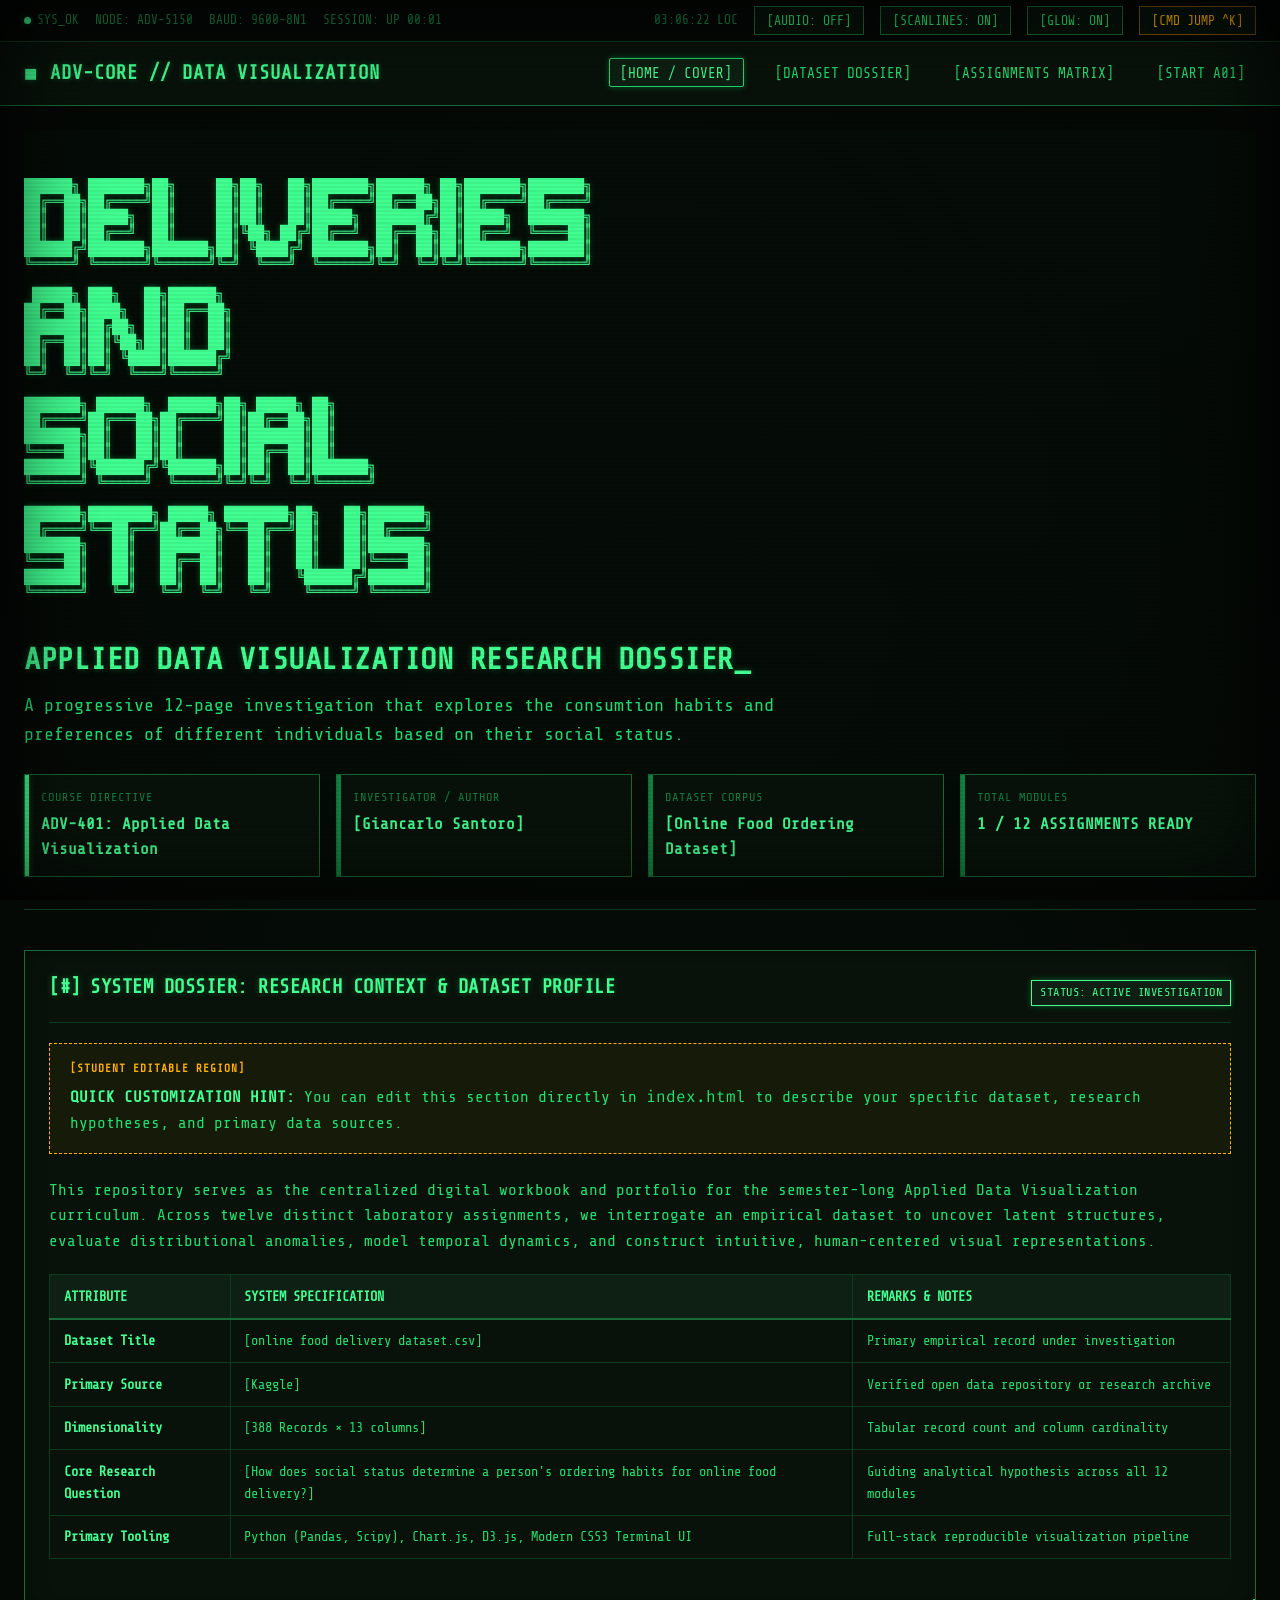
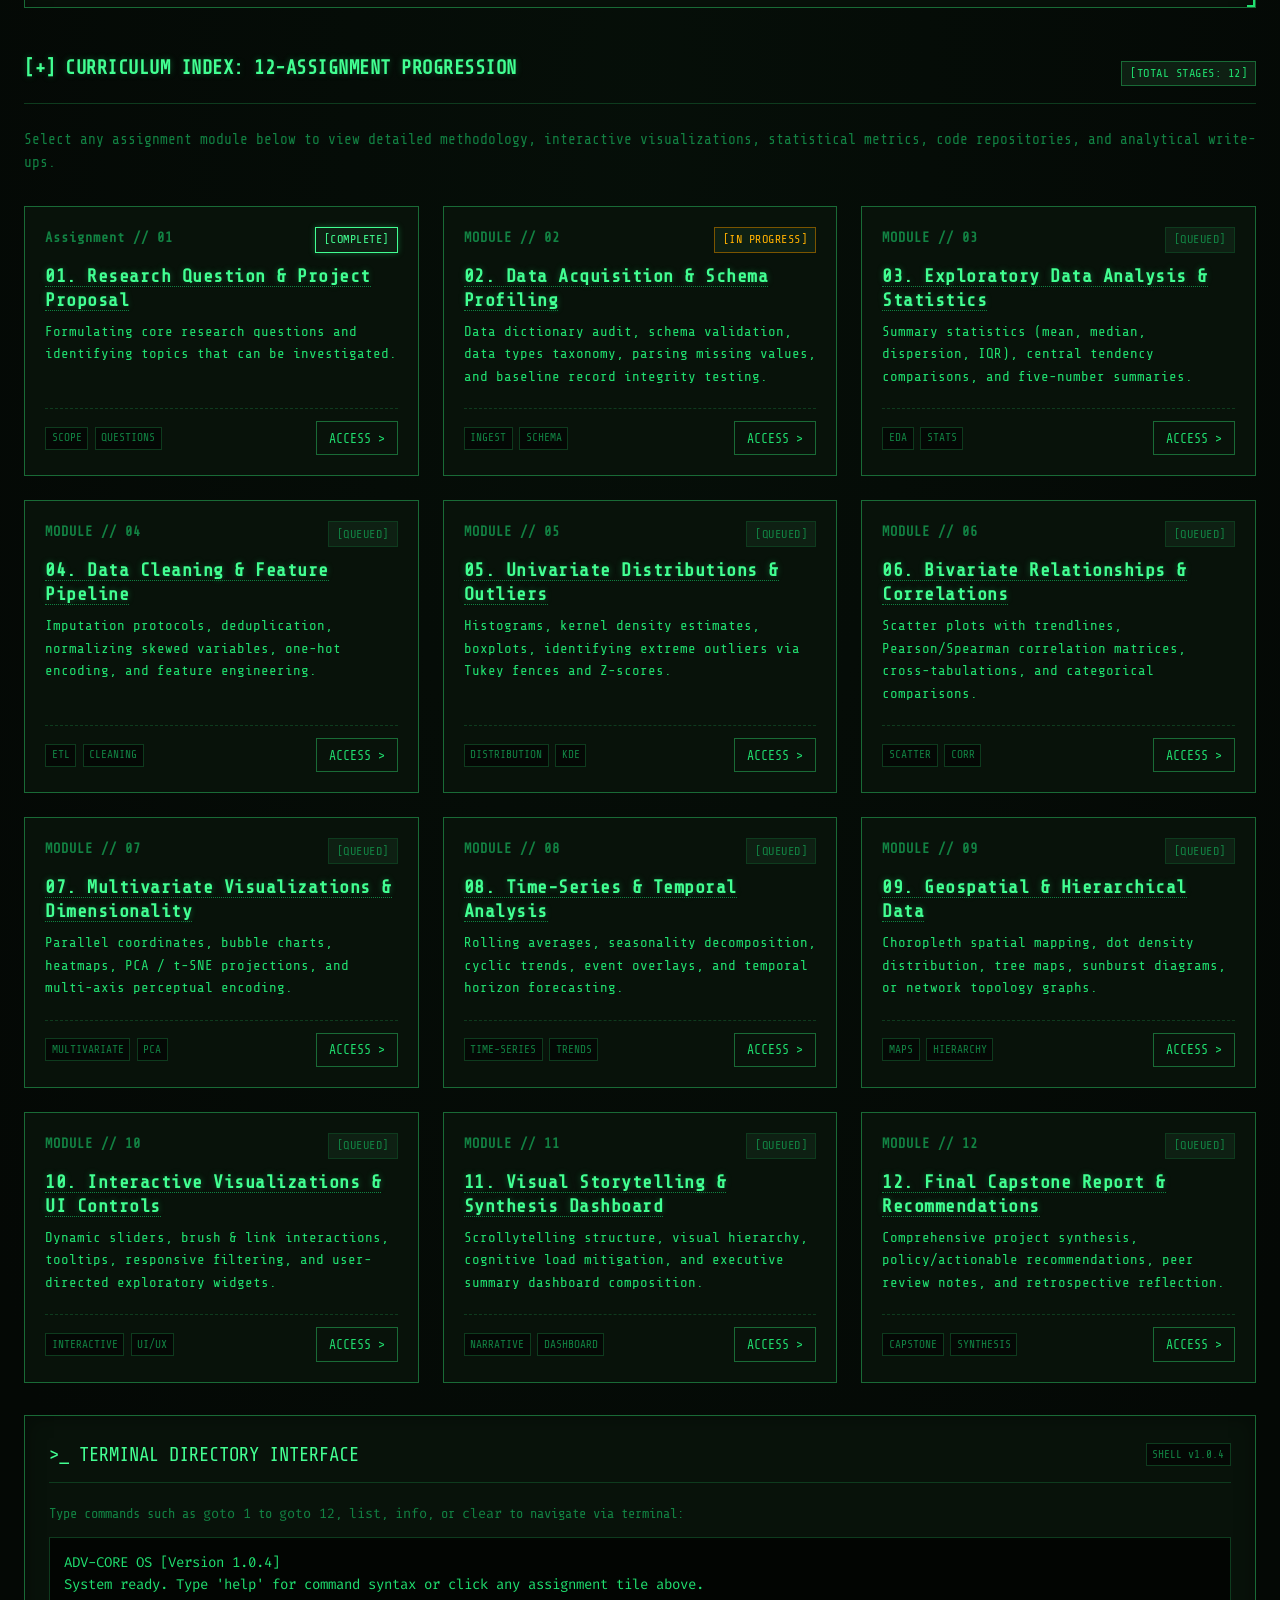
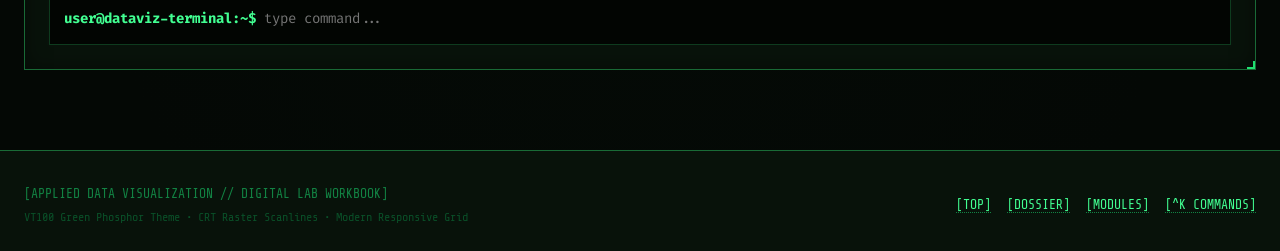
==== index.html @ 5b4af709 "first commit" ====
<!DOCTYPE html>
<html lang="en">
<head>
  <meta charset="UTF-8">
  <meta name="viewport" content="width=device-width, initial-scale=1.0">
  <title>Applied Data Visualization // Research Terminal</title>
  <link rel="stylesheet" href="assets/css/terminal.css">
</head>
<body>
  <!-- CRT Screen Scanline & Vignette Overlay -->
  <div class="crt-overlay"></div>

  <!-- Terminal Header & Status Bar -->
  <header class="terminal-header">
    <div class="system-status-bar">
      <div class="status-group">
        <span class="status-indicator"><span class="status-dot"></span>SYS_OK</span>
        <span>NODE: ADV-5150</span>
        <span>BAUD: 9600-8N1</span>
        <span>SESSION: <span id="terminal-uptime">UP 00:00</span></span>
      </div>
      <div class="status-group">
        <span id="terminal-clock">00:00:00 LOC</span>
        <button type="button" class="term-btn" id="btn-toggle-audio" title="Toggle retro key audio">[AUDIO: OFF]</button>
        <button type="button" class="term-btn" id="btn-toggle-scanlines" title="Toggle CRT scanline raster">[SCANLINES: ON]</button>
        <button type="button" class="term-btn" id="btn-toggle-glow" title="Toggle phosphor text bloom">[GLOW: ON]</button>
        <button type="button" class="term-btn amber" id="btn-open-cmd" title="Open Jump Menu">[CMD JUMP ^K]</button>
      </div>
    </div>

    <nav class="navbar container">
      <a href="index.html" class="brand">
        <span class="brand-icon">■</span>
        <span>ADV-CORE // DATA VISUALIZATION</span>
      </a>
      <ul class="nav-links">
        <li><a href="index.html" class="nav-link active">[HOME / COVER]</a></li>
        <li><a href="#dossier" class="nav-link">[DATASET DOSSIER]</a></li>
        <li><a href="#assignments" class="nav-link">[ASSIGNMENTS MATRIX]</a></li>
        <li><a href="assignments/assignment-01.html" class="nav-link">[START A01]</a></li>
      </ul>
    </nav>
  </header>

  <!-- Main Content Body -->
  <main class="container" style="flex: 1; padding-top: 1.5rem; padding-bottom: 3rem;">
    
    <!-- Hero Section with ASCII Art -->
    <section class="hero-section">
      <pre class="ascii-banner">
██████╗ ███████╗██╗     ██╗██╗   ██╗███████╗██████╗ ██╗███████╗███████╗
██╔══██╗██╔════╝██║     ██║██║   ██║██╔════╝██╔══██╗██║██╔════╝██╔════╝
██║  ██║█████╗  ██║     ██║██║   ██║█████╗  ██████╔╝██║█████╗  ███████╗
██║  ██║██╔══╝  ██║     ██║╚██╗ ██╔╝██╔══╝  ██╔══██╗██║██╔══╝  ╚════██║
██████╔╝███████╗███████╗██║ ╚████╔╝ ███████╗██║  ██║██║███████╗███████║
╚═════╝ ╚══════╝╚══════╝╚═╝  ╚═══╝  ╚══════╝╚═╝  ╚═╝╚═╝╚══════╝╚══════╝

 █████╗ ███╗   ██╗██████╗
██╔══██╗████╗  ██║██╔══██╗
███████║██╔██╗ ██║██║  ██║
██╔══██║██║╚██╗██║██║  ██║
██║  ██║██║ ╚████║██████╔╝
╚═╝  ╚═╝╚═╝  ╚═══╝╚═════╝

███████╗ ██████╗  ██████╗██╗ █████╗ ██╗
██╔════╝██╔═══██╗██╔════╝██║██╔══██╗██║
███████╗██║   ██║██║     ██║███████║██║
╚════██║██║   ██║██║     ██║██╔══██║██║
███████║╚██████╔╝╚██████╗██║██║  ██║███████╗
╚══════╝ ╚═════╝  ╚═════╝╚═╝╚═╝  ╚═╝╚══════╝

███████╗████████╗ █████╗ ████████╗██╗   ██╗███████╗
██╔════╝╚══██╔══╝██╔══██╗╚══██╔══╝██║   ██║██╔════╝
███████╗   ██║   ███████║   ██║   ██║   ██║███████╗
╚════██║   ██║   ██╔══██║   ██║   ██║   ██║╚════██║
███████║   ██║   ██║  ██║   ██║   ╚██████╔╝███████║
╚══════╝   ╚═╝   ╚═╝  ╚═╝   ╚═╝    ╚═════╝ ╚══════╝
      </pre>

      <h1 style="margin-top: 0.5rem;">APPLIED DATA VISUALIZATION RESEARCH DOSSIER<span class="cursor-blink">_</span></h1>
      <p class="hero-subtitle">
        A progressive 12-page investigation that explores the consumtion habits and preferences of different individuals
        based on their social status.
      </p>

      <!-- Project Metadata Grid -->
      <div class="hero-meta-panel">
        <div class="meta-box highlight">
          <div class="meta-label">COURSE DIRECTIVE</div>
          <div class="meta-value">ADV-401: Applied Data Visualization</div>
        </div>
        <div class="meta-box">
          <div class="meta-label">INVESTIGATOR / AUTHOR</div>
          <div class="meta-value">[Giancarlo Santoro]</div>
        </div>
        <div class="meta-box">
          <div class="meta-label">DATASET CORPUS</div>
          <div class="meta-value">[Online Food Ordering Dataset]</div>
        </div>
        <div class="meta-box">
          <div class="meta-label">TOTAL MODULES</div>
          <div class="meta-value">1 / 12 ASSIGNMENTS READY</div>
        </div>
      </div>
    </section>

    <!-- Dataset Dossier & Research Scope Card -->
    <section id="dossier" style="margin-top: 2.5rem;">
      <div class="terminal-card">
        <div class="card-header">
          <h2 class="card-title">
            <span>[#]</span>
            <span>SYSTEM DOSSIER: RESEARCH CONTEXT &amp; DATASET PROFILE</span>
          </h2>
          <span class="card-badge complete">STATUS: ACTIVE INVESTIGATION</span>
        </div>

        <div class="edit-prompt-callout">
          <strong>QUICK CUSTOMIZATION HINT:</strong> You can edit this section directly in <code>index.html</code> to describe your specific dataset, research hypotheses, and primary data sources.
        </div>

        <p>
          This repository serves as the centralized digital workbook and portfolio for the semester-long Applied Data Visualization curriculum. 
          Across twelve distinct laboratory assignments, we interrogate an empirical dataset to uncover latent structures, evaluate distributional anomalies, 
          model temporal dynamics, and construct intuitive, human-centered visual representations.
        </p>

        <div class="table-responsive" style="margin-top: 1.25rem;">
          <table class="terminal-table">
            <thead>
              <tr>
                <th>ATTRIBUTE</th>
                <th>SYSTEM SPECIFICATION</th>
                <th>REMARKS &amp; NOTES</th>
              </tr>
            </thead>
            <tbody>
              <tr>
                <td><strong>Dataset Title</strong></td>
                <td>[online food delivery dataset.csv]</td>
                <td>Primary empirical record under investigation</td>
              </tr>
              <tr>
                <td><strong>Primary Source</strong></td>
                <td>[Kaggle]</td>
                <td>Verified open data repository or research archive</td>
              </tr>
              <tr>
                <td><strong>Dimensionality</strong></td>
                <td>[388 Records × 13 columns]</td>
                <td>Tabular record count and column cardinality</td>
              </tr>
              <tr>
                <td><strong>Core Research Question</strong></td>
                <td>[How does social status determine a person's ordering habits for online food delivery?]</td>
                <td>Guiding analytical hypothesis across all 12 modules</td>
              </tr>
              <tr>
                <td><strong>Primary Tooling</strong></td>
                <td>Python (Pandas, Scipy), Chart.js, D3.js, Modern CSS3 Terminal UI</td>
                <td>Full-stack reproducible visualization pipeline</td>
              </tr>
            </tbody>
          </table>
        </div>
      </div>
    </section>

    <!-- 12-Assignment Terminal Index Grid -->
    <section id="assignments" style="margin-top: 3rem;">
      <div class="card-header" style="margin-bottom: 1.5rem;">
        <h2 class="card-title">
          <span>[+]</span>
          <span>CURRICULUM INDEX: 12-ASSIGNMENT PROGRESSION</span>
        </h2>
        <span class="card-badge">[TOTAL STAGES: 12]</span>
      </div>

      <p style="color: var(--text-muted); font-size: 0.9rem; margin-bottom: 1.5rem;">
        Select any assignment module below to view detailed methodology, interactive visualizations, statistical metrics, code repositories, and analytical write-ups.
      </p>

      <div class="assignment-grid">

        <!-- Assignment 01 -->
        <article class="assignment-tile">
          <div class="tile-top">
            <span class="tile-index">Assignment // 01</span>
            <span class="card-badge complete">[COMPLETE]</span>
          </div>
          <h3 class="tile-title"><a href="assignments/assignment-01.html">01. Research Question &amp; Project Proposal</a></h3>
          <p class="tile-desc">
            Formulating core research questions and identifying topics that can be investigated.
          </p>
          <div class="tile-footer">
            <div class="tile-tags">
              <span class="tag">SCOPE</span>
              <span class="tag">QUESTIONS</span>
            </div>
            <a href="assignments/assignment-01.html" class="term-btn">ACCESS &gt;</a>
          </div>
        </article>

        <!-- Assignment 02 -->
        <article class="assignment-tile">
          <div class="tile-top">
            <span class="tile-index">MODULE // 02</span>
            <span class="card-badge wip">[IN PROGRESS]</span>
          </div>
          <h3 class="tile-title"><a href="assignments/assignment-02.html">02. Data Acquisition &amp; Schema Profiling</a></h3>
          <p class="tile-desc">
            Data dictionary audit, schema validation, data types taxonomy, parsing missing values, and baseline record integrity testing.
          </p>
          <div class="tile-footer">
            <div class="tile-tags">
              <span class="tag">INGEST</span>
              <span class="tag">SCHEMA</span>
            </div>
            <a href="assignments/assignment-02.html" class="term-btn">ACCESS &gt;</a>
          </div>
        </article>

        <!-- Assignment 03 -->
        <article class="assignment-tile">
          <div class="tile-top">
            <span class="tile-index">MODULE // 03</span>
           <span class="card-badge pending">[QUEUED]</span>
          </div>
          <h3 class="tile-title"><a href="assignments/assignment-03.html">03. Exploratory Data Analysis &amp; Statistics</a></h3>
          <p class="tile-desc">
            Summary statistics (mean, median, dispersion, IQR), central tendency comparisons, and five-number summaries.
          </p>
          <div class="tile-footer">
            <div class="tile-tags">
              <span class="tag">EDA</span>
              <span class="tag">STATS</span>
            </div>
            <a href="assignments/assignment-03.html" class="term-btn">ACCESS &gt;</a>
          </div>
        </article>

        <!-- Assignment 04 -->
        <article class="assignment-tile">
          <div class="tile-top">
            <span class="tile-index">MODULE // 04</span>
            <span class="card-badge pending">[QUEUED]</span>
          </div>
          <h3 class="tile-title"><a href="assignments/assignment-04.html">04. Data Cleaning &amp; Feature Pipeline</a></h3>
          <p class="tile-desc">
            Imputation protocols, deduplication, normalizing skewed variables, one-hot encoding, and feature engineering.
          </p>
          <div class="tile-footer">
            <div class="tile-tags">
              <span class="tag">ETL</span>
              <span class="tag">CLEANING</span>
            </div>
            <a href="assignments/assignment-04.html" class="term-btn">ACCESS &gt;</a>
          </div>
        </article>

        <!-- Assignment 05 -->
        <article class="assignment-tile">
          <div class="tile-top">
            <span class="tile-index">MODULE // 05</span>
            <span class="card-badge pending">[QUEUED]</span>
          </div>
          <h3 class="tile-title"><a href="assignments/assignment-05.html">05. Univariate Distributions &amp; Outliers</a></h3>
          <p class="tile-desc">
            Histograms, kernel density estimates, boxplots, identifying extreme outliers via Tukey fences and Z-scores.
          </p>
          <div class="tile-footer">
            <div class="tile-tags">
              <span class="tag">DISTRIBUTION</span>
              <span class="tag">KDE</span>
            </div>
            <a href="assignments/assignment-05.html" class="term-btn">ACCESS &gt;</a>
          </div>
        </article>

        <!-- Assignment 06 -->
        <article class="assignment-tile">
          <div class="tile-top">
            <span class="tile-index">MODULE // 06</span>
            <span class="card-badge pending">[QUEUED]</span>
          </div>
          <h3 class="tile-title"><a href="assignments/assignment-06.html">06. Bivariate Relationships &amp; Correlations</a></h3>
          <p class="tile-desc">
            Scatter plots with trendlines, Pearson/Spearman correlation matrices, cross-tabulations, and categorical comparisons.
          </p>
          <div class="tile-footer">
            <div class="tile-tags">
              <span class="tag">SCATTER</span>
              <span class="tag">CORR</span>
            </div>
            <a href="assignments/assignment-06.html" class="term-btn">ACCESS &gt;</a>
          </div>
        </article>

        <!-- Assignment 07 -->
        <article class="assignment-tile">
          <div class="tile-top">
            <span class="tile-index">MODULE // 07</span>
            <span class="card-badge pending">[QUEUED]</span>
          </div>
          <h3 class="tile-title"><a href="assignments/assignment-07.html">07. Multivariate Visualizations &amp; Dimensionality</a></h3>
          <p class="tile-desc">
            Parallel coordinates, bubble charts, heatmaps, PCA / t-SNE projections, and multi-axis perceptual encoding.
          </p>
          <div class="tile-footer">
            <div class="tile-tags">
              <span class="tag">MULTIVARIATE</span>
              <span class="tag">PCA</span>
            </div>
            <a href="assignments/assignment-07.html" class="term-btn">ACCESS &gt;</a>
          </div>
        </article>

        <!-- Assignment 08 -->
        <article class="assignment-tile">
          <div class="tile-top">
            <span class="tile-index">MODULE // 08</span>
            <span class="card-badge pending">[QUEUED]</span>
          </div>
          <h3 class="tile-title"><a href="assignments/assignment-08.html">08. Time-Series &amp; Temporal Analysis</a></h3>
          <p class="tile-desc">
            Rolling averages, seasonality decomposition, cyclic trends, event overlays, and temporal horizon forecasting.
          </p>
          <div class="tile-footer">
            <div class="tile-tags">
              <span class="tag">TIME-SERIES</span>
              <span class="tag">TRENDS</span>
            </div>
            <a href="assignments/assignment-08.html" class="term-btn">ACCESS &gt;</a>
          </div>
        </article>

        <!-- Assignment 09 -->
        <article class="assignment-tile">
          <div class="tile-top">
            <span class="tile-index">MODULE // 09</span>
            <span class="card-badge pending">[QUEUED]</span>
          </div>
          <h3 class="tile-title"><a href="assignments/assignment-09.html">09. Geospatial &amp; Hierarchical Data</a></h3>
          <p class="tile-desc">
            Choropleth spatial mapping, dot density distribution, tree maps, sunburst diagrams, or network topology graphs.
          </p>
          <div class="tile-footer">
            <div class="tile-tags">
              <span class="tag">MAPS</span>
              <span class="tag">HIERARCHY</span>
            </div>
            <a href="assignments/assignment-09.html" class="term-btn">ACCESS &gt;</a>
          </div>
        </article>

        <!-- Assignment 10 -->
        <article class="assignment-tile">
          <div class="tile-top">
            <span class="tile-index">MODULE // 10</span>
            <span class="card-badge pending">[QUEUED]</span>
          </div>
          <h3 class="tile-title"><a href="assignments/assignment-10.html">10. Interactive Visualizations &amp; UI Controls</a></h3>
          <p class="tile-desc">
            Dynamic sliders, brush &amp; link interactions, tooltips, responsive filtering, and user-directed exploratory widgets.
          </p>
          <div class="tile-footer">
            <div class="tile-tags">
              <span class="tag">INTERACTIVE</span>
              <span class="tag">UI/UX</span>
            </div>
            <a href="assignments/assignment-10.html" class="term-btn">ACCESS &gt;</a>
          </div>
        </article>

        <!-- Assignment 11 -->
        <article class="assignment-tile">
          <div class="tile-top">
            <span class="tile-index">MODULE // 11</span>
            <span class="card-badge pending">[QUEUED]</span>
          </div>
          <h3 class="tile-title"><a href="assignments/assignment-11.html">11. Visual Storytelling &amp; Synthesis Dashboard</a></h3>
          <p class="tile-desc">
            Scrollytelling structure, visual hierarchy, cognitive load mitigation, and executive summary dashboard composition.
          </p>
          <div class="tile-footer">
            <div class="tile-tags">
              <span class="tag">NARRATIVE</span>
              <span class="tag">DASHBOARD</span>
            </div>
            <a href="assignments/assignment-11.html" class="term-btn">ACCESS &gt;</a>
          </div>
        </article>

        <!-- Assignment 12 -->
        <article class="assignment-tile">
          <div class="tile-top">
            <span class="tile-index">MODULE // 12</span>
            <span class="card-badge pending">[QUEUED]</span>
          </div>
          <h3 class="tile-title"><a href="assignments/assignment-12.html">12. Final Capstone Report &amp; Recommendations</a></h3>
          <p class="tile-desc">
            Comprehensive project synthesis, policy/actionable recommendations, peer review notes, and retrospective reflection.
          </p>
          <div class="tile-footer">
            <div class="tile-tags">
              <span class="tag">CAPSTONE</span>
              <span class="tag">SYNTHESIS</span>
            </div>
            <a href="assignments/assignment-12.html" class="term-btn">ACCESS &gt;</a>
          </div>
        </article>

      </div>
    </section>

    <!-- Embedded Interactive CLI Console Simulation -->
    <section style="margin-top: 2rem;">
      <div class="terminal-card">
        <div class="card-header">
          <span class="card-title"><span>&gt;_</span> TERMINAL DIRECTORY INTERFACE</span>
          <span class="tag">SHELL v1.0.4</span>
        </div>
        <p style="font-size: 0.85rem; color: var(--text-muted); margin-bottom: 0.75rem;">
          Type commands such as <code>goto 1</code> to <code>goto 12</code>, <code>list</code>, <code>info</code>, or <code>clear</code> to navigate via terminal:
        </p>
        <div style="background: #020502; border: 1px solid var(--border-dim); padding: 0.85rem; font-family: var(--font-code); font-size: 0.88rem;">
          <div id="cli-output" style="color: var(--text-main); margin-bottom: 0.5rem; min-height: 48px; max-height: 120px; overflow-y: auto;">
            ADV-CORE OS [Version 1.0.4]<br>
            System ready. Type 'help' for command syntax or click any assignment tile above.
          </div>
          <div style="display: flex; align-items: center; gap: 0.5rem;">
            <span style="color: var(--text-bright); font-weight: bold;">user@dataviz-terminal:~$</span>
            <input type="text" id="cli-input" style="flex: 1; background: transparent; border: none; outline: none; color: var(--text-bright); font-family: var(--font-code); font-size: 0.88rem;" placeholder="type command..." />
          </div>
        </div>
      </div>
    </section>

  </main>

  <!-- Terminal Footer -->
  <footer class="terminal-footer">
    <div class="container footer-content">
      <div>
        <span>[APPLIED DATA VISUALIZATION // DIGITAL LAB WORKBOOK]</span>
        <div style="font-size: 0.75rem; color: var(--text-dim); margin-top: 0.25rem;">
          VT100 Green Phosphor Theme • CRT Raster Scanlines • Modern Responsive Grid
        </div>
      </div>
      <ul class="footer-links">
        <li><a href="index.html">[TOP]</a></li>
        <li><a href="#dossier">[DOSSIER]</a></li>
        <li><a href="#assignments">[MODULES]</a></li>
        <li><a href="javascript:void(0)" onclick="RetroTerminal.openCommandPalette()">[^K COMMANDS]</a></li>
      </ul>
    </div>
  </footer>

  <!-- Scripts -->
  <script src="assets/js/terminal.js"></script>
  <script>
    // Embedded mini-CLI logic for the home terminal widget
    document.addEventListener('DOMContentLoaded', () => {
      const cliInput = document.getElementById('cli-input');
      const cliOutput = document.getElementById('cli-output');
      if (!cliInput || !cliOutput) return;

      cliInput.addEventListener('keydown', (e) => {
        if (e.key === 'Enter') {
          const val = cliInput.value.trim();
          cliInput.value = '';
          if (!val) return;

          const line = document.createElement('div');
          line.innerHTML = `<span style="color: var(--text-muted);">&gt; ${val}</span>`;
          cliOutput.appendChild(line);

          const parts = val.toLowerCase().split(' ');
          const cmd = parts[0];
          const arg = parts[1];

          let reply = '';
          if (cmd === 'help') {
            reply = 'Available commands: list, goto &lt;1-12&gt;, info, clear, audio, scanlines';
          } else if (cmd === 'list') {
            reply = 'Assignments: A01 through A12 are available in the matrix above.';
          } else if (cmd === 'clear') {
            cliOutput.innerHTML = '';
            return;
          } else if (cmd === 'goto' || cmd === 'open') {
            const num = parseInt(arg, 10);
            if (num >= 1 && num <= 12) {
              const pad = String(num).padStart(2, '0');
              reply = `Navigating to Assignment ${pad}...`;
              setTimeout(() => {
                window.location.href = `assignments/assignment-${pad}.html`;
              }, 400);
            } else {
              reply = 'Error: Specify a valid assignment number between 1 and 12.';
            }
          } else if (cmd === 'info') {
            reply = 'Applied Data Visualization Research Platform // 12 Milestone Units.';
          } else {
            reply = `Command not recognized: "${cmd}". Type 'help' for options.`;
          }

          const respDiv = document.createElement('div');
          respDiv.style.color = 'var(--text-bright)';
          respDiv.innerHTML = reply;
          cliOutput.appendChild(respDiv);
          cliOutput.scrollTop = cliOutput.scrollHeight;
        }
      });
    });
  </script>
</body>
</html>
---- assets/css/terminal.css ----
/* ==========================================================================
   RETRO TERMINAL STYLESHEET (VT100 / IBM 5151 Green Phosphor Aesthetic)
   Applied Data Visualization Course Web Platform
   ========================================================================== */

@import url('https://fonts.googleapis.com/css2?family=Share+Tech+Mono&family=VT323&family=Fira+Code:wght@400;600&display=swap');

:root {
  --bg-primary: #040805;
  --bg-surface: #08120a;
  --bg-surface-elevated: #0e2013;
  --bg-surface-highlight: #14301d;

  --text-main: #20e070;
  --text-bright: #42ff92;
  --text-muted: #128243;
  --text-dim: #0a4f28;

  --border-dim: #0e3b1e;
  --border-main: #196a36;
  --border-bright: #20e070;

  --accent-amber: #ffb000;
  --accent-amber-dim: #7a5400;
  --accent-cyan: #00e5ff;
  --accent-alert: #ff3344;

  --font-mono: 'Share Tech Mono', 'Consolas', 'Courier New', monospace;
  --font-crt: 'VT323', monospace;
  --font-code: 'Fira Code', 'Share Tech Mono', monospace;

  --glow-soft: 0 0 6px rgba(32, 224, 112, 0.35);
  --glow-medium: 0 0 12px rgba(32, 224, 112, 0.55);
  --glow-sharp: 0 0 16px rgba(66, 255, 146, 0.85);

  --scanline-opacity: 0.15;
  --crt-curvature: 0px;
}

/* Light / Reading Mode overrides if toggled */
body.mode-high-contrast {
  --bg-primary: #020402;
  --bg-surface: #050e07;
  --text-main: #33ff88;
  --glow-soft: none;
  --glow-medium: none;
  --scanline-opacity: 0;
}

body.scanlines-off .crt-overlay {
  display: none !important;
}

/* Box sizing and reset */
*, *::before, *::after {
  box-sizing: border-box;
  margin: 0;
  padding: 0;
}

html {
  font-size: 16px;
  scroll-behavior: smooth;
  background-color: var(--bg-primary);
  color: var(--text-main);
  font-family: var(--font-mono);
}

body {
  min-height: 100vh;
  background-color: var(--bg-primary);
  background-image: 
    radial-gradient(ellipse at center, rgba(8, 24, 13, 0.4) 0%, rgba(4, 8, 5, 0.95) 85%);
  line-height: 1.6;
  position: relative;
  overflow-x: hidden;
  display: flex;
  flex-direction: column;
}

/* Custom Scrollbar */
::-webkit-scrollbar {
  width: 10px;
  height: 10px;
}
::-webkit-scrollbar-track {
  background: var(--bg-primary);
  border-left: 1px solid var(--border-dim);
}
::-webkit-scrollbar-thumb {
  background: var(--border-main);
  border: 1px solid var(--text-muted);
}
::-webkit-scrollbar-thumb:hover {
  background: var(--text-main);
  box-shadow: var(--glow-soft);
}

/* CRT Screen Overlays */
.crt-overlay {
  pointer-events: none;
  position: fixed;
  top: 0;
  left: 0;
  width: 100vw;
  height: 100vh;
  z-index: 9999;
  overflow: hidden;
}

/* Scanlines pattern */
.crt-overlay::before {
  content: " ";
  display: block;
  position: absolute;
  top: 0; left: 0; bottom: 0; right: 0;
  background: linear-gradient(rgba(18, 16, 16, 0) 50%, rgba(0, 0, 0, 0.35) 50%);
  background-size: 100% 4px;
  z-index: 2;
  opacity: var(--scanline-opacity);
}

/* Vignette / Tube curve shadow */
.crt-overlay::after {
  content: " ";
  display: block;
  position: absolute;
  top: 0; left: 0; bottom: 0; right: 0;
  box-shadow: inset 0 0 100px rgba(0, 0, 0, 0.85);
  z-index: 3;
}

/* Typography & Glows */
h1, h2, h3, h4, h5, h6 {
  font-family: var(--font-mono);
  font-weight: 600;
  color: var(--text-bright);
  text-shadow: var(--glow-soft);
  letter-spacing: 0.5px;
  line-height: 1.3;
}

h1 { font-size: 1.9rem; margin-bottom: 0.75rem; }
h2 { font-size: 1.5rem; margin-bottom: 0.6rem; }
h3 { font-size: 1.25rem; margin-bottom: 0.5rem; }
h4 { font-size: 1.05rem; }

p {
  margin-bottom: 1rem;
  color: var(--text-main);
}

a {
  color: var(--text-bright);
  text-decoration: none;
  transition: all 0.15s ease-in-out;
  border-bottom: 1px dotted var(--text-muted);
}

a:hover, a:focus {
  color: #ffffff;
  border-bottom-color: var(--text-bright);
  text-shadow: var(--glow-sharp);
  background-color: rgba(32, 224, 112, 0.15);
}

strong {
  color: var(--text-bright);
  font-weight: 600;
}

code, pre {
  font-family: var(--font-code);
}

/* Blinking Cursor */
.cursor-blink {
  display: inline-block;
  animation: blink 1s step-start infinite;
  color: var(--text-bright);
  font-weight: bold;
}

@keyframes blink {
  0%, 100% { opacity: 1; }
  50% { opacity: 0; }
}

/* Container */
.container {
  max-width: 1280px;
  margin: 0 auto;
  padding: 0 1.5rem;
  width: 100%;
}

/* ==========================================================================
   HEADER & TOP STATUS BAR
   ========================================================================== */
.terminal-header {
  border-bottom: 1px solid var(--border-main);
  background: var(--bg-surface);
  position: sticky;
  top: 0;
  z-index: 100;
  backdrop-filter: blur(8px);
}

.system-status-bar {
  display: flex;
  justify-content: space-between;
  align-items: center;
  flex-wrap: wrap;
  gap: 0.75rem;
  padding: 0.4rem 1.5rem;
  font-size: 0.8rem;
  border-bottom: 1px solid var(--border-dim);
  background-color: var(--bg-primary);
  color: var(--text-muted);
}

.status-group {
  display: flex;
  align-items: center;
  gap: 1rem;
  flex-wrap: wrap;
}

.status-indicator {
  display: inline-flex;
  align-items: center;
  gap: 0.4rem;
}

.status-dot {
  width: 7px;
  height: 7px;
  border-radius: 50%;
  background-color: var(--text-bright);
  box-shadow: var(--glow-soft);
  animation: pulseDot 2s ease-in-out infinite;
}

.status-dot.amber {
  background-color: var(--accent-amber);
  box-shadow: 0 0 6px rgba(255, 176, 0, 0.6);
}

@keyframes pulseDot {
  0%, 100% { opacity: 1; transform: scale(1); }
  50% { opacity: 0.4; transform: scale(0.85); }
}

.navbar {
  display: flex;
  justify-content: space-between;
  align-items: center;
  padding: 0.85rem 1.5rem;
  gap: 1.5rem;
}

.brand {
  display: flex;
  align-items: center;
  gap: 0.75rem;
  font-size: 1.2rem;
  font-weight: 700;
  color: var(--text-bright);
  text-shadow: var(--glow-soft);
  letter-spacing: 1px;
  border-bottom: none;
}

.brand:hover {
  background: transparent;
  text-shadow: var(--glow-sharp);
}

.brand-icon {
  font-size: 1.4rem;
  color: var(--text-bright);
}

.nav-links {
  display: flex;
  align-items: center;
  gap: 1.25rem;
  list-style: none;
}

.nav-link {
  font-size: 0.9rem;
  padding: 0.35rem 0.65rem;
  border: 1px solid transparent;
  border-radius: 2px;
  color: var(--text-main);
  transition: all 0.2s;
}

.nav-link:hover, .nav-link.active {
  border-color: var(--border-bright);
  background: var(--bg-surface-elevated);
  color: var(--text-bright);
  box-shadow: var(--glow-soft);
}

.nav-controls {
  display: flex;
  align-items: center;
  gap: 0.5rem;
}

/* Terminal Buttons */
.term-btn {
  background: var(--bg-surface);
  color: var(--text-main);
  font-family: var(--font-mono);
  font-size: 0.82rem;
  padding: 0.35rem 0.75rem;
  border: 1px solid var(--border-main);
  cursor: pointer;
  display: inline-flex;
  align-items: center;
  gap: 0.4rem;
  transition: all 0.15s ease;
  user-select: none;
}

.term-btn:hover {
  background: var(--bg-surface-elevated);
  border-color: var(--border-bright);
  color: var(--text-bright);
  box-shadow: var(--glow-soft);
  transform: translateY(-1px);
}

.term-btn:active {
  transform: translateY(0);
  background: var(--bg-surface-highlight);
}

.term-btn.amber {
  color: var(--accent-amber);
  border-color: var(--accent-amber-dim);
}
.term-btn.amber:hover {
  border-color: var(--accent-amber);
  box-shadow: 0 0 8px rgba(255, 176, 0, 0.4);
}

.term-btn.primary {
  background: var(--bg-surface-elevated);
  border-color: var(--border-bright);
  color: var(--text-bright);
  font-weight: 600;
}

/* ==========================================================================
   RETRO ASCII HERO & BANNER
   ========================================================================== */
.hero-section {
  padding: 3rem 0 2rem;
  border-bottom: 1px solid var(--border-dim);
  background: linear-gradient(180deg, rgba(8, 20, 11, 0.3) 0%, transparent 100%);
}

.ascii-banner {
  font-family: var(--font-code);
  font-size: clamp(0.45rem, 1.2vw, 0.85rem);
  line-height: 1.15;
  color: var(--text-bright);
  text-shadow: var(--glow-soft);
  white-space: pre;
  overflow-x: auto;
  margin-bottom: 1.5rem;
  user-select: none;
}

.hero-subtitle {
  font-size: 1.15rem;
  color: var(--text-main);
  max-width: 800px;
  margin-bottom: 1.5rem;
}

.hero-meta-panel {
  display: grid;
  grid-template-columns: repeat(auto-fit, minmax(220px, 1fr));
  gap: 1rem;
  margin-top: 1.5rem;
}

.meta-box {
  background: var(--bg-surface);
  border: 1px solid var(--border-main);
  padding: 0.85rem 1rem;
  position: relative;
}

.meta-box::before {
  content: "";
  position: absolute;
  top: 0; left: 0;
  width: 4px; height: 100%;
  background: var(--text-muted);
}

.meta-box.highlight::before {
  background: var(--text-bright);
  box-shadow: var(--glow-soft);
}

.meta-label {
  font-size: 0.75rem;
  text-transform: uppercase;
  letter-spacing: 1px;
  color: var(--text-muted);
  margin-bottom: 0.25rem;
}

.meta-value {
  font-size: 1rem;
  color: var(--text-bright);
  font-weight: 600;
}

/* ==========================================================================
   TERMINAL CARDS & PANELS
   ========================================================================== */
.terminal-card {
  background: var(--bg-surface);
  border: 1px solid var(--border-main);
  padding: 1.5rem;
  margin-bottom: 2rem;
  position: relative;
  box-shadow: inset 0 0 20px rgba(0, 0, 0, 0.4);
}

.terminal-card::after {
  content: "";
  position: absolute;
  bottom: 0; right: 0;
  width: 8px; height: 8px;
  border-right: 2px solid var(--border-bright);
  border-bottom: 2px solid var(--border-bright);
}

.card-header {
  display: flex;
  justify-content: space-between;
  align-items: center;
  border-bottom: 1px solid var(--border-dim);
  padding-bottom: 0.75rem;
  margin-bottom: 1.25rem;
  flex-wrap: wrap;
  gap: 0.5rem;
}

.card-title {
  display: flex;
  align-items: center;
  gap: 0.6rem;
  font-size: 1.2rem;
  color: var(--text-bright);
}

.card-badge {
  font-size: 0.75rem;
  padding: 0.15rem 0.5rem;
  border: 1px solid var(--border-main);
  background: var(--bg-surface-elevated);
  color: var(--text-main);
  letter-spacing: 0.5px;
}

.card-badge.complete {
  color: var(--text-bright);
  border-color: var(--text-bright);
  box-shadow: var(--glow-soft);
}

.card-badge.wip {
  color: var(--accent-amber);
  border-color: var(--accent-amber-dim);
}

.card-badge.pending {
  color: var(--text-muted);
  border-color: var(--border-dim);
}

/* ==========================================================================
   ASSIGNMENTS GRID (HOMEPAGE)
   ========================================================================== */
.assignment-grid {
  display: grid;
  grid-template-columns: repeat(auto-fill, minmax(360px, 1fr));
  gap: 1.5rem;
  margin: 2rem 0;
}

.assignment-tile {
  background: var(--bg-surface);
  border: 1px solid var(--border-main);
  padding: 1.25rem;
  display: flex;
  flex-direction: column;
  justify-content: space-between;
  position: relative;
  transition: all 0.2s ease;
  border-bottom: 1px solid var(--border-main);
}

.assignment-tile:hover {
  background: var(--bg-surface-elevated);
  border-color: var(--border-bright);
  box-shadow: var(--glow-soft);
  transform: translateY(-2px);
}

.tile-top {
  display: flex;
  justify-content: space-between;
  align-items: flex-start;
  margin-bottom: 0.75rem;
}

.tile-index {
  font-size: 0.85rem;
  color: var(--text-muted);
  font-weight: 600;
  letter-spacing: 1px;
}

.tile-title {
  font-size: 1.15rem;
  margin-bottom: 0.5rem;
  color: var(--text-bright);
}

.tile-desc {
  font-size: 0.88rem;
  color: var(--text-main);
  margin-bottom: 1.25rem;
  flex-grow: 1;
}

.tile-footer {
  display: flex;
  justify-content: space-between;
  align-items: center;
  padding-top: 0.75rem;
  border-top: 1px dashed var(--border-dim);
  font-size: 0.82rem;
}

.tile-tags {
  display: flex;
  gap: 0.4rem;
  flex-wrap: wrap;
}

.tag {
  font-size: 0.7rem;
  padding: 0.1rem 0.35rem;
  background: var(--bg-primary);
  border: 1px solid var(--border-dim);
  color: var(--text-muted);
}

/* ==========================================================================
   ASSIGNMENT SUBPAGE SPECIFIC STYLES
   ========================================================================== */
.assignment-nav-bar {
  display: flex;
  justify-content: space-between;
  align-items: center;
  padding: 0.85rem 1rem;
  background: var(--bg-surface);
  border: 1px solid var(--border-main);
  margin-bottom: 2rem;
  flex-wrap: wrap;
  gap: 0.75rem;
}

.nav-btn-link {
  display: inline-flex;
  align-items: center;
  gap: 0.5rem;
  border: 1px solid var(--border-main);
  padding: 0.4rem 0.85rem;
  background: var(--bg-surface-elevated);
  font-size: 0.85rem;
}

.nav-btn-link.disabled {
  opacity: 0.35;
  pointer-events: none;
  border-color: var(--border-dim);
}

.stat-metric-strip {
  display: grid;
  grid-template-columns: repeat(auto-fit, minmax(180px, 1fr));
  gap: 1rem;
  margin-bottom: 2rem;
}

.metric-card {
  background: var(--bg-surface);
  border: 1px solid var(--border-main);
  padding: 1rem;
  text-align: center;
}

.metric-val {
  font-size: 1.8rem;
  font-weight: 700;
  color: var(--text-bright);
  text-shadow: var(--glow-soft);
  margin-bottom: 0.25rem;
}

.metric-label {
  font-size: 0.75rem;
  color: var(--text-muted);
  text-transform: uppercase;
  letter-spacing: 1px;
}

/* Visualization Canvas Box */
.chart-container-box {
  background: var(--bg-surface);
  border: 1px solid var(--border-main);
  padding: 1.5rem;
  margin-bottom: 2rem;
  position: relative;
}

.chart-header {
  display: flex;
  justify-content: space-between;
  align-items: center;
  margin-bottom: 1rem;
  padding-bottom: 0.5rem;
  border-bottom: 1px dashed var(--border-dim);
  flex-wrap: wrap;
  gap: 0.5rem;
}

.chart-canvas-wrapper {
  position: relative;
  width: 100%;
  min-height: 380px;
  max-height: 520px;
}

.chart-controls {
  display: flex;
  gap: 0.5rem;
  align-items: center;
}

.chart-select {
  background: var(--bg-primary);
  border: 1px solid var(--border-main);
  color: var(--text-bright);
  padding: 0.25rem 0.6rem;
  font-family: var(--font-mono);
  font-size: 0.8rem;
  cursor: pointer;
}

.chart-select:focus {
  outline: none;
  border-color: var(--border-bright);
  box-shadow: var(--glow-soft);
}

/* Code & Methodology Blocks */
.code-block-container {
  background: #020603;
  border: 1px solid var(--border-main);
  margin-bottom: 1.5rem;
}

.code-header {
  background: var(--bg-surface);
  border-bottom: 1px solid var(--border-dim);
  padding: 0.4rem 0.85rem;
  display: flex;
  justify-content: space-between;
  align-items: center;
  font-size: 0.75rem;
  color: var(--text-muted);
}

pre.code-content {
  padding: 1rem;
  overflow-x: auto;
  font-size: 0.85rem;
  color: var(--text-bright);
  line-height: 1.5;
}

/* Data Table */
.table-responsive {
  overflow-x: auto;
  margin-bottom: 1.5rem;
}

.terminal-table {
  width: 100%;
  border-collapse: collapse;
  font-size: 0.85rem;
  background: var(--bg-surface);
}

.terminal-table th, .terminal-table td {
  padding: 0.65rem 0.85rem;
  border: 1px solid var(--border-dim);
  text-align: left;
}

.terminal-table th {
  background: var(--bg-surface-elevated);
  color: var(--text-bright);
  font-weight: 600;
  border-bottom: 2px solid var(--border-main);
}

.terminal-table tr:hover td {
  background: var(--bg-surface-highlight);
  color: #fff;
}

/* Editable placeholder callout */
.edit-prompt-callout {
  border: 1px dashed var(--accent-amber);
  background: rgba(255, 176, 0, 0.05);
  padding: 1rem 1.25rem;
  margin-bottom: 1.5rem;
  position: relative;
}

.edit-prompt-callout::before {
  content: "[STUDENT EDITABLE REGION]";
  display: block;
  font-size: 0.7rem;
  color: var(--accent-amber);
  letter-spacing: 1px;
  font-weight: bold;
  margin-bottom: 0.4rem;
}

/* ==========================================================================
   FOOTER
   ========================================================================== */
.terminal-footer {
  border-top: 1px solid var(--border-main);
  background: var(--bg-surface);
  padding: 2rem 0 1.5rem;
  margin-top: auto;
}

.footer-content {
  display: flex;
  justify-content: space-between;
  align-items: center;
  flex-wrap: wrap;
  gap: 1rem;
  font-size: 0.82rem;
  color: var(--text-muted);
}

.footer-links {
  display: flex;
  gap: 1rem;
  list-style: none;
}

/* ==========================================================================
   QUICK JUMP COMMAND MODAL
   ========================================================================== */
.modal-backdrop {
  display: none;
  position: fixed;
  top: 0; left: 0; right: 0; bottom: 0;
  background: rgba(2, 6, 3, 0.85);
  backdrop-filter: blur(4px);
  z-index: 1000;
  align-items: center;
  justify-content: center;
  padding: 1rem;
}

.modal-backdrop.open {
  display: flex;
}

.command-modal {
  background: var(--bg-surface);
  border: 2px solid var(--border-bright);
  box-shadow: 0 0 30px rgba(32, 224, 112, 0.3);
  max-width: 620px;
  width: 100%;
  padding: 1.5rem;
  position: relative;
}

.command-input-line {
  display: flex;
  align-items: center;
  gap: 0.75rem;
  border-bottom: 1px solid var(--border-main);
  padding-bottom: 0.75rem;
  margin-bottom: 1rem;
}

.prompt-symbol {
  color: var(--text-bright);
  font-weight: bold;
  font-size: 1.2rem;
}

.command-input {
  width: 100%;
  background: transparent;
  border: none;
  outline: none;
  color: var(--text-bright);
  font-family: var(--font-mono);
  font-size: 1.1rem;
}

.command-results {
  max-height: 280px;
  overflow-y: auto;
  list-style: none;
}

.command-item {
  padding: 0.5rem 0.75rem;
  border: 1px solid transparent;
  cursor: pointer;
  display: flex;
  justify-content: space-between;
  align-items: center;
  font-size: 0.88rem;
}

.command-item:hover, .command-item.active {
  background: var(--bg-surface-elevated);
  border-color: var(--border-bright);
  color: var(--text-bright);
}

/* ==========================================================================
   MEDIA QUERIES (RESPONSIVENESS)
   ========================================================================== */
@media (max-width: 768px) {
  .navbar {
    flex-direction: column;
    align-items: stretch;
    padding: 0.75rem 1rem;
  }
  .nav-links {
    justify-content: center;
    flex-wrap: wrap;
    gap: 0.5rem;
  }
  .system-status-bar {
    font-size: 0.72rem;
    padding: 0.4rem 1rem;
  }
  .assignment-grid {
    grid-template-columns: 1fr;
  }
  .hero-meta-panel {
    grid-template-columns: 1fr;
  }
  .stat-metric-strip {
    grid-template-columns: 1fr 1fr;
  }
  .ascii-banner {
    display: none; /* Hide large ascii on mobile for cleaner layout */
  }
  .ascii-banner-mobile {
    display: block;
    font-size: 0.65rem;
  }
}
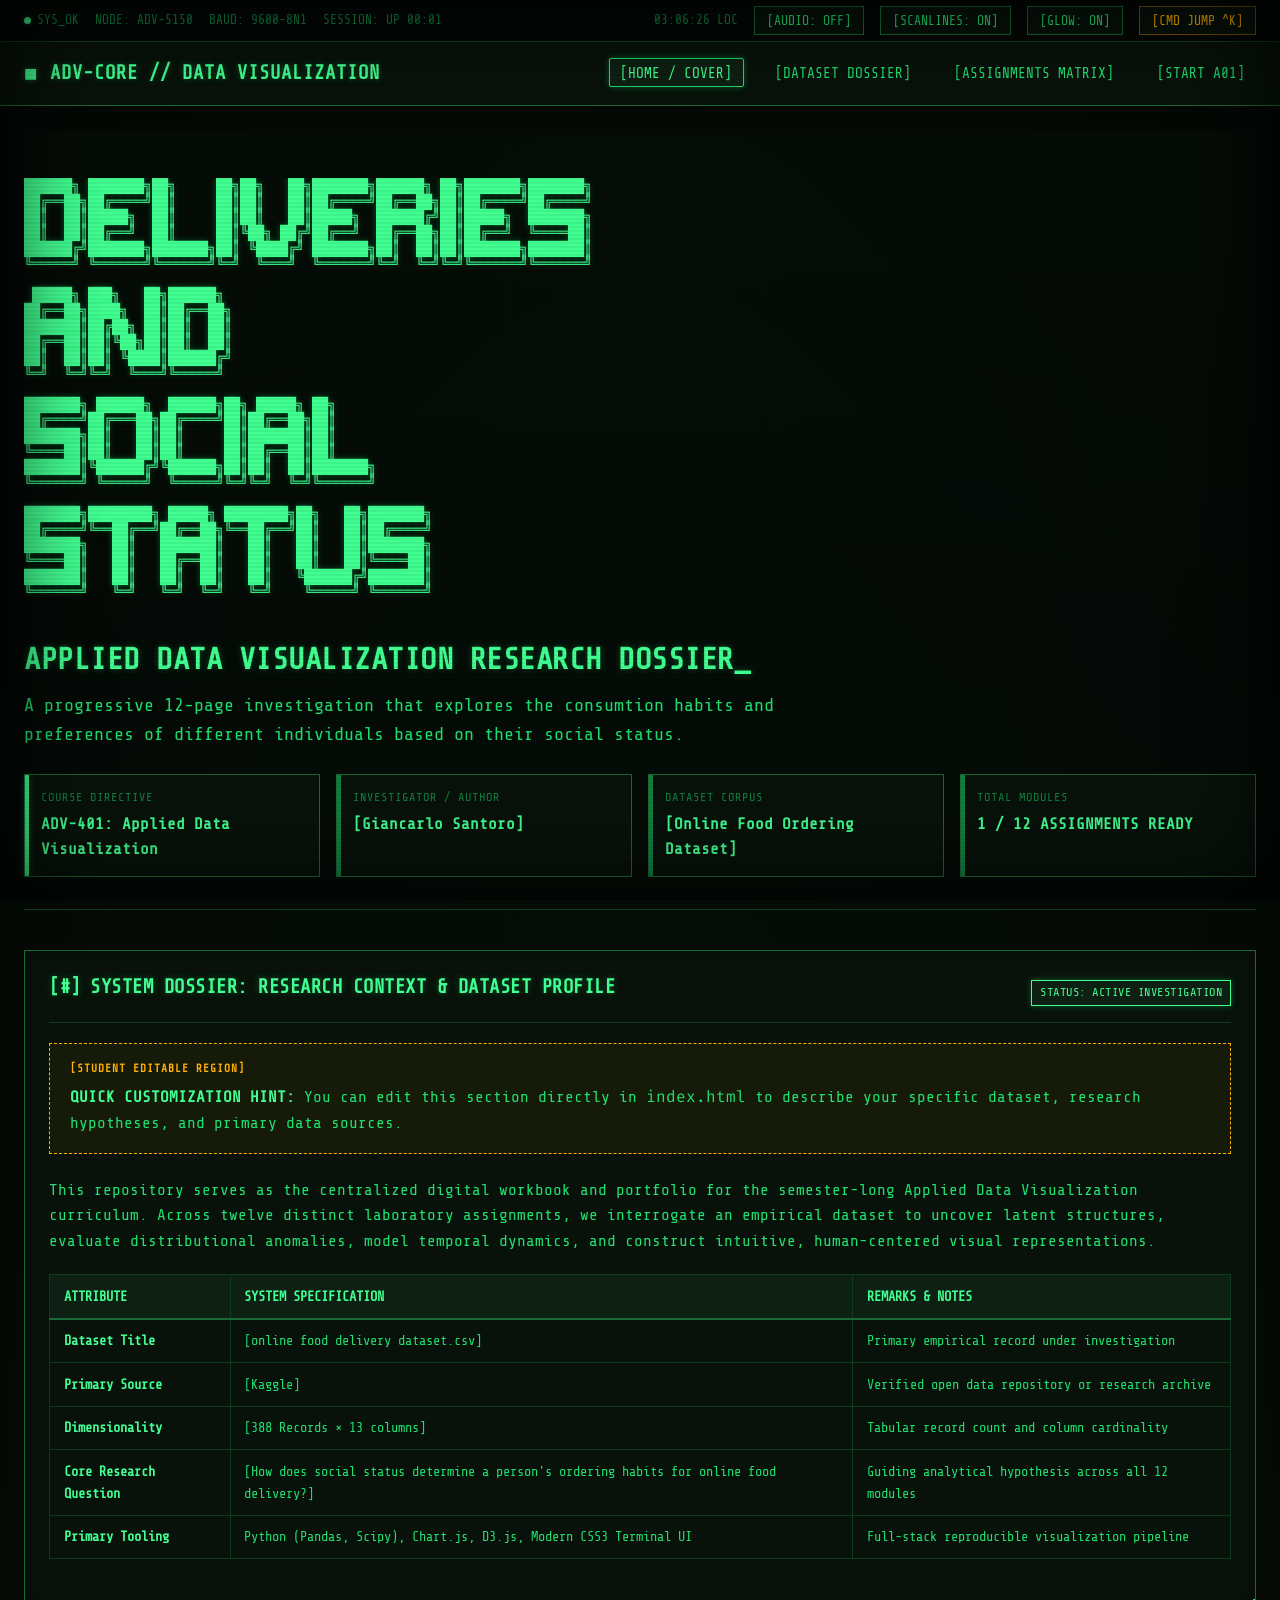
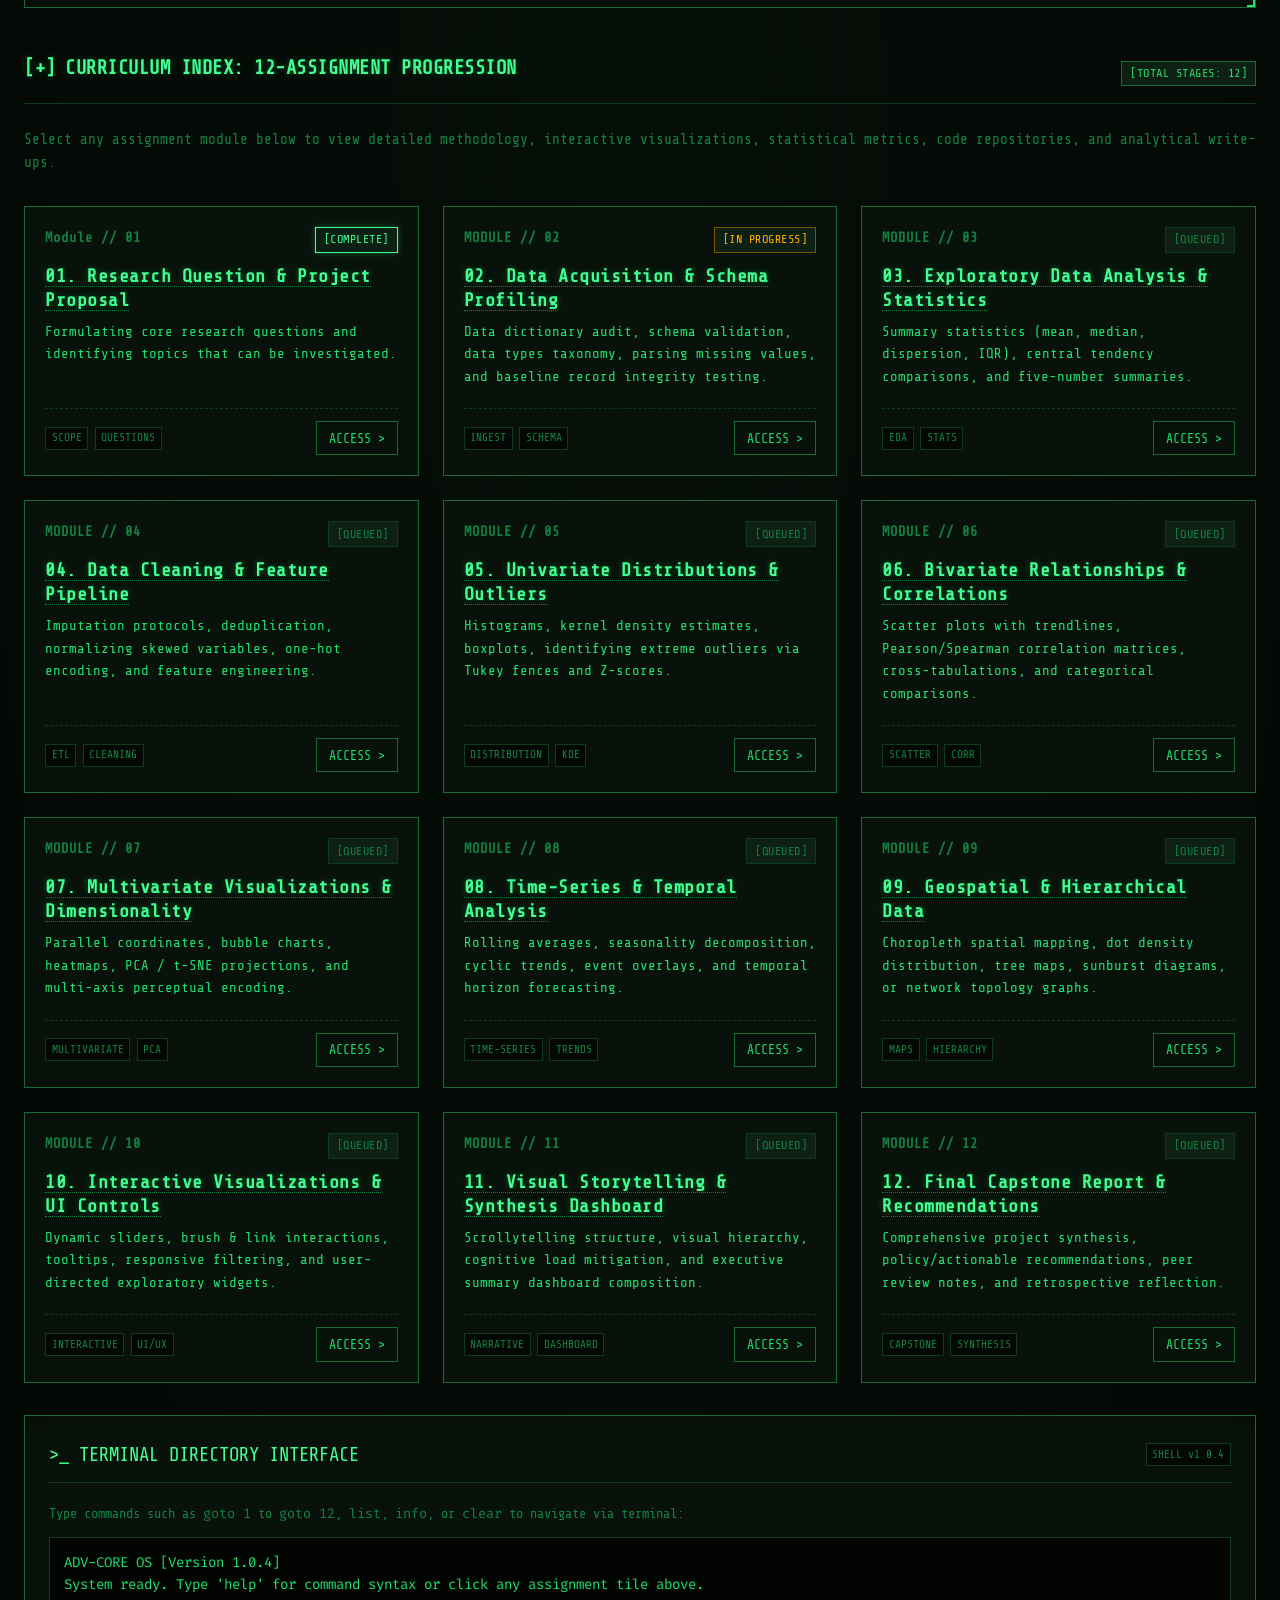
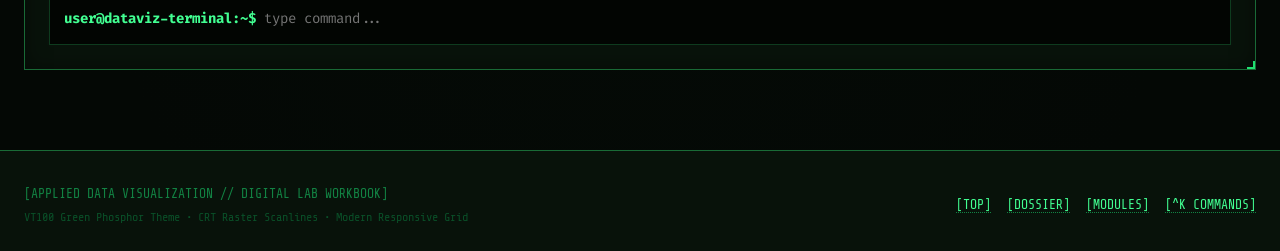
==== commit cd8142a2: "Add CSV dataset and data visualizations to Assignment 02 # Please enter the commit message for your " ====
--- a/index.html
+++ b/index.html
@@ -185,7 +185,7 @@
         <!-- Assignment 01 -->
         <article class="assignment-tile">
           <div class="tile-top">
-            <span class="tile-index">Assignment // 01</span>
+            <span class="tile-index">Module // 01</span>
             <span class="card-badge complete">[COMPLETE]</span>
           </div>
           <h3 class="tile-title"><a href="assignments/assignment-01.html">01. Research Question &amp; Project Proposal</a></h3>
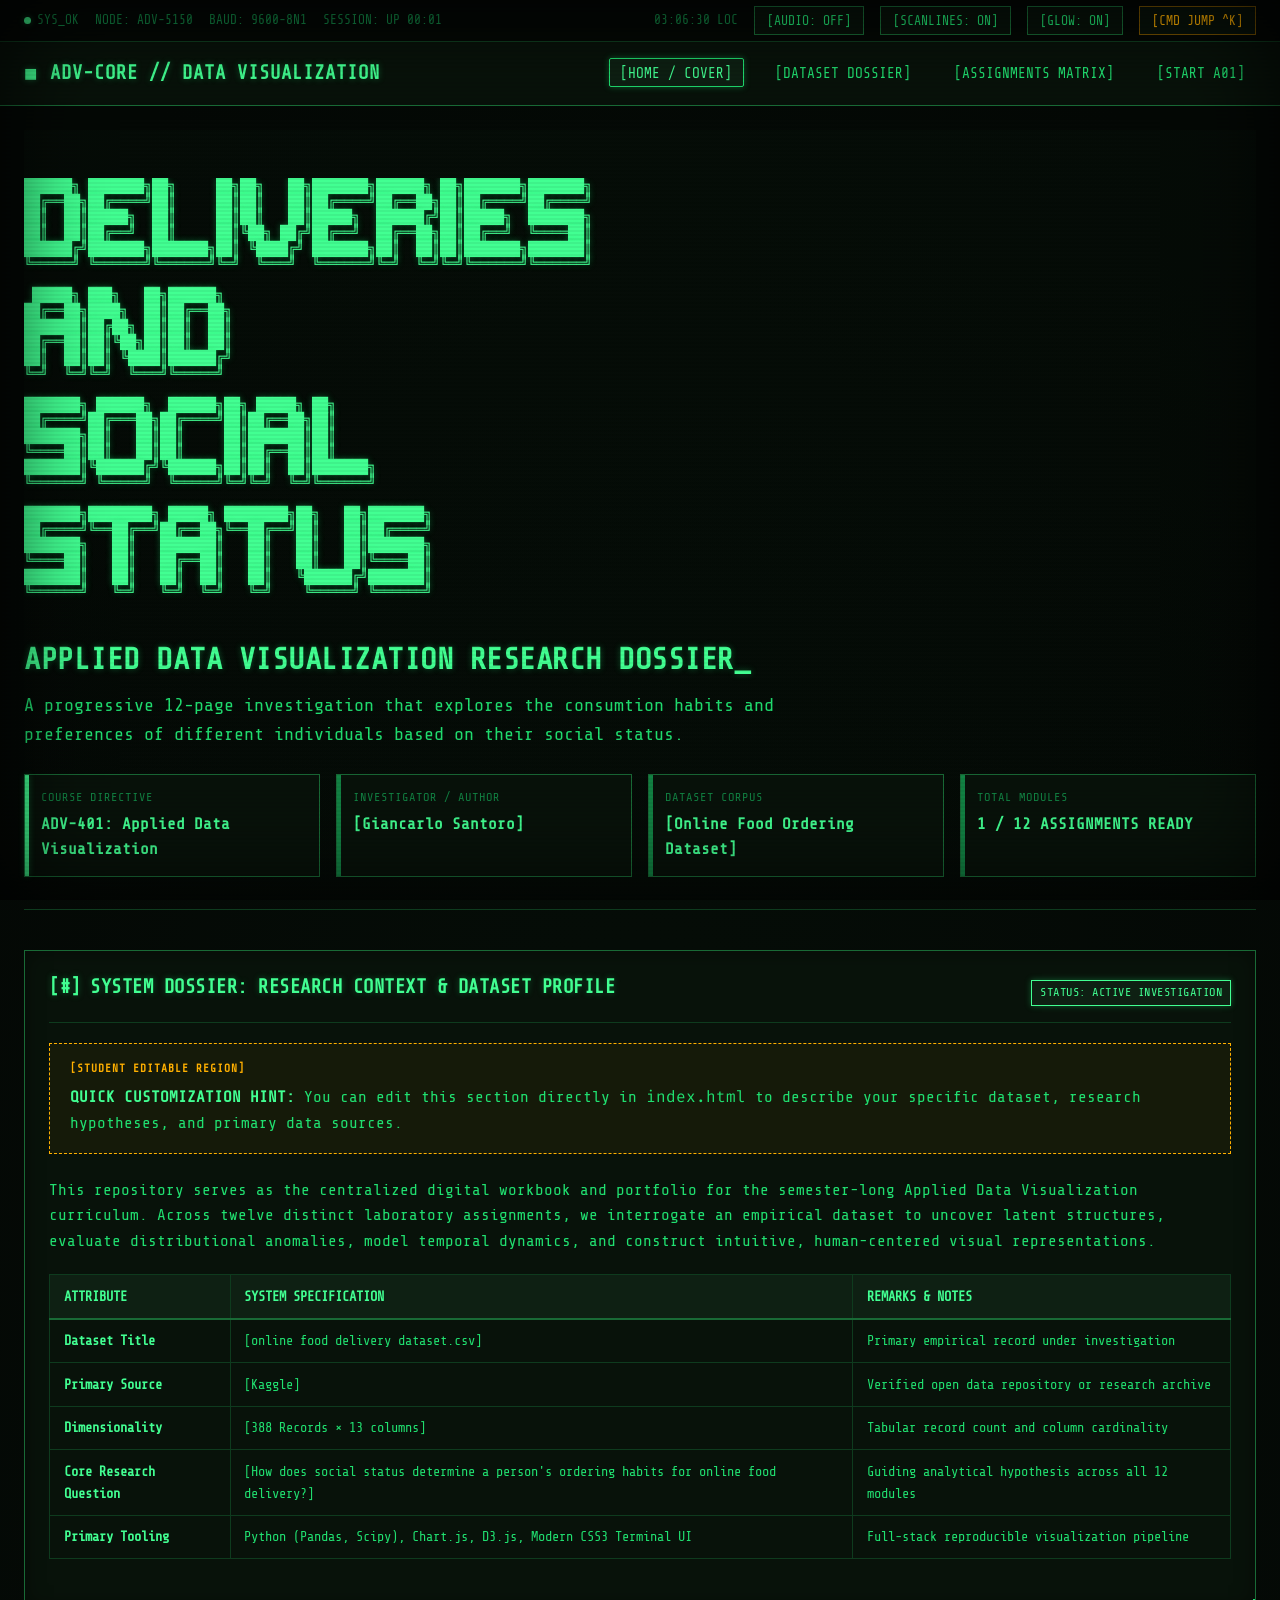
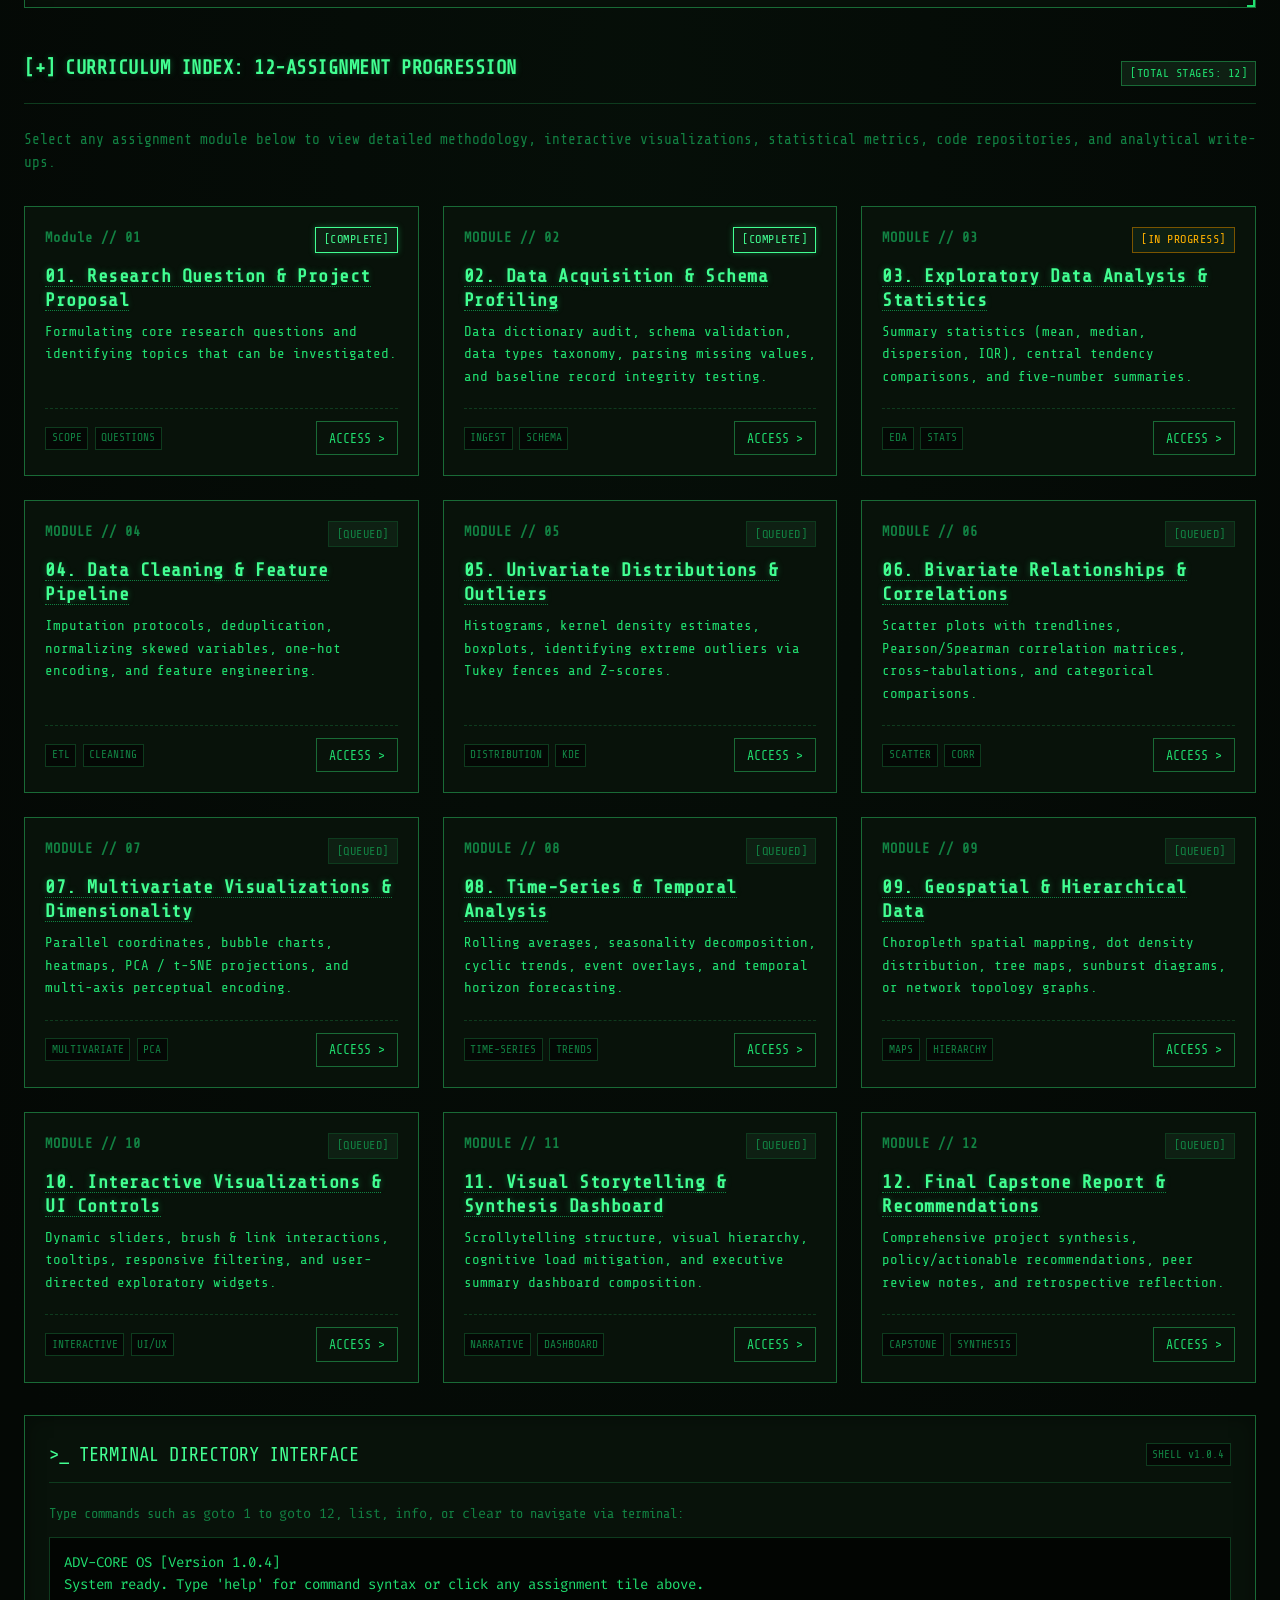
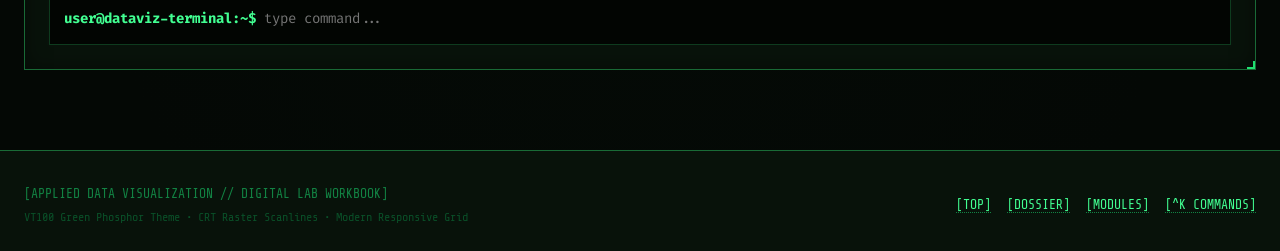
==== commit 8d66642e: "Commit changes to index.html" ====
--- a/index.html
+++ b/index.html
@@ -205,7 +205,7 @@
         <article class="assignment-tile">
           <div class="tile-top">
             <span class="tile-index">MODULE // 02</span>
-            <span class="card-badge wip">[IN PROGRESS]</span>
+            <span class="card-badge complete">[COMPLETE]</span>
           </div>
           <h3 class="tile-title"><a href="assignments/assignment-02.html">02. Data Acquisition &amp; Schema Profiling</a></h3>
           <p class="tile-desc">
@@ -224,7 +224,7 @@
         <article class="assignment-tile">
           <div class="tile-top">
             <span class="tile-index">MODULE // 03</span>
-           <span class="card-badge pending">[QUEUED]</span>
+           <span class="card-badge wip">[IN PROGRESS]</span>
           </div>
           <h3 class="tile-title"><a href="assignments/assignment-03.html">03. Exploratory Data Analysis &amp; Statistics</a></h3>
           <p class="tile-desc">
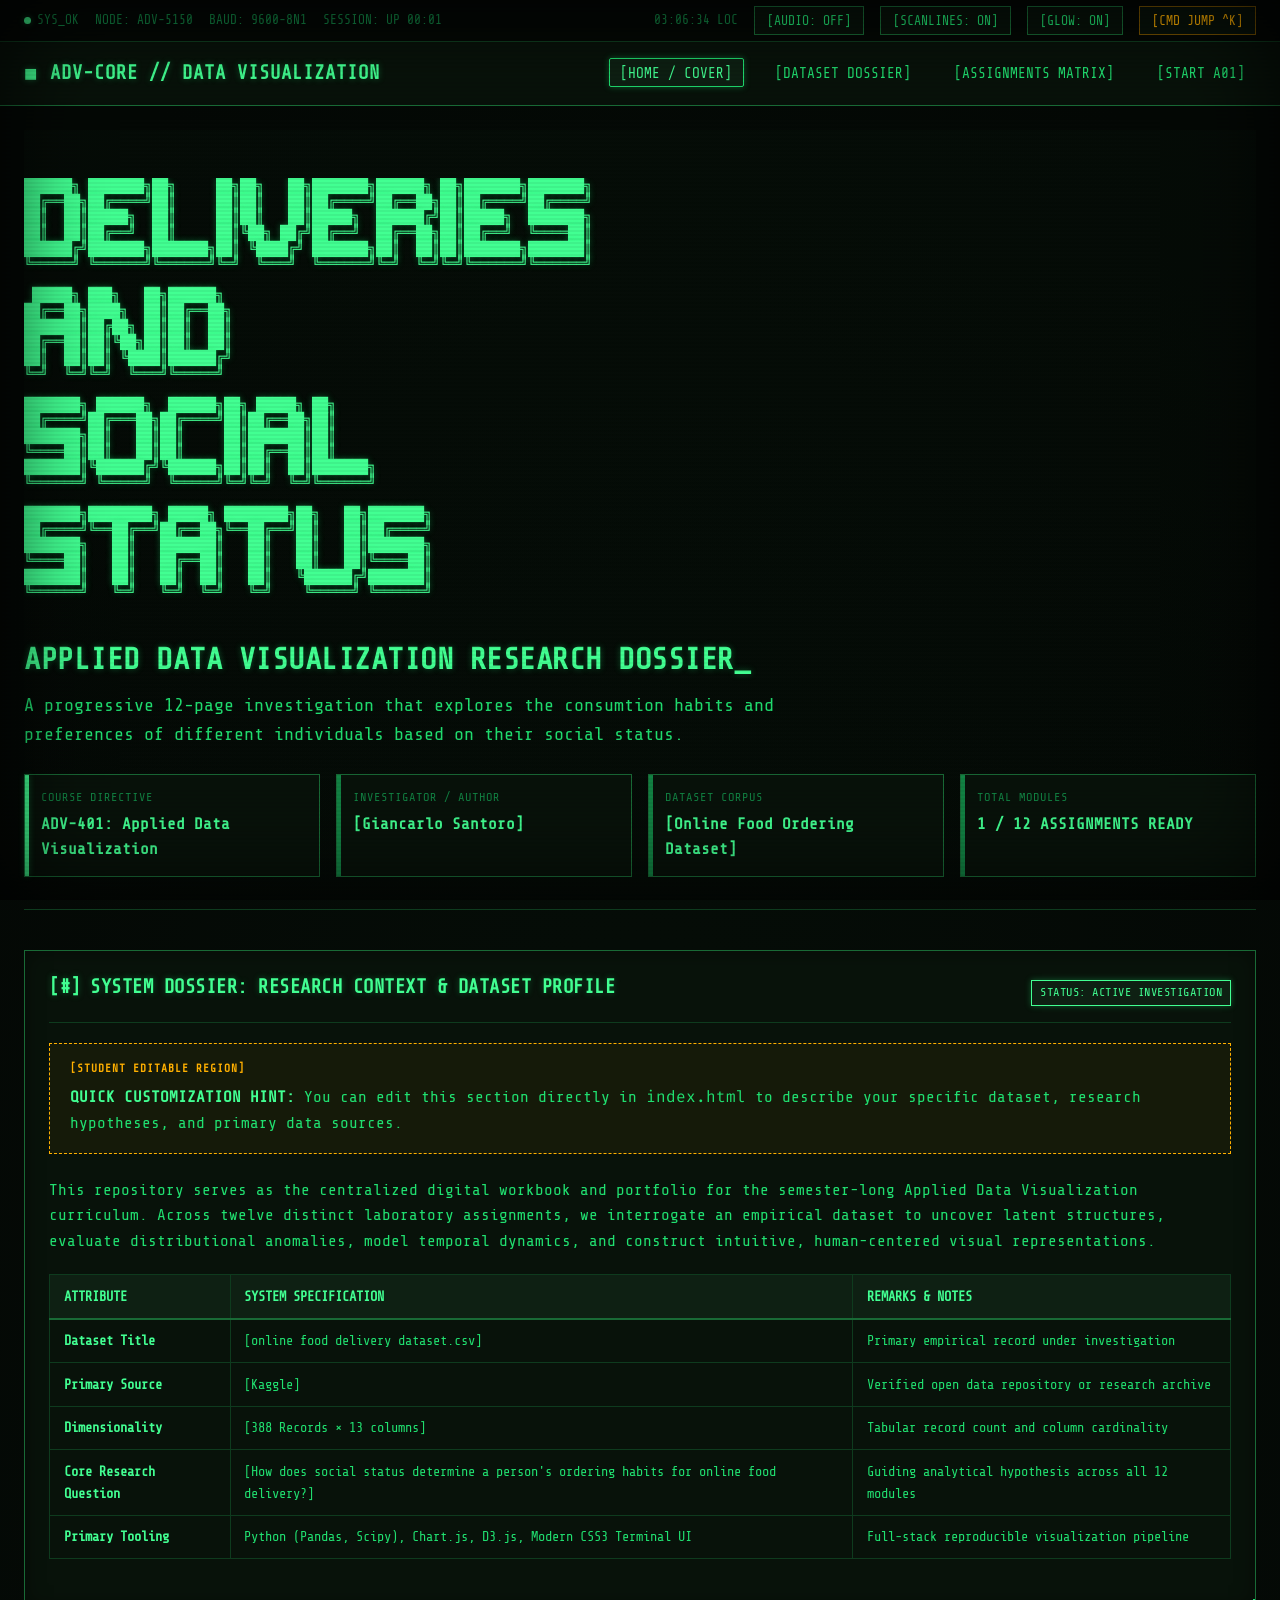
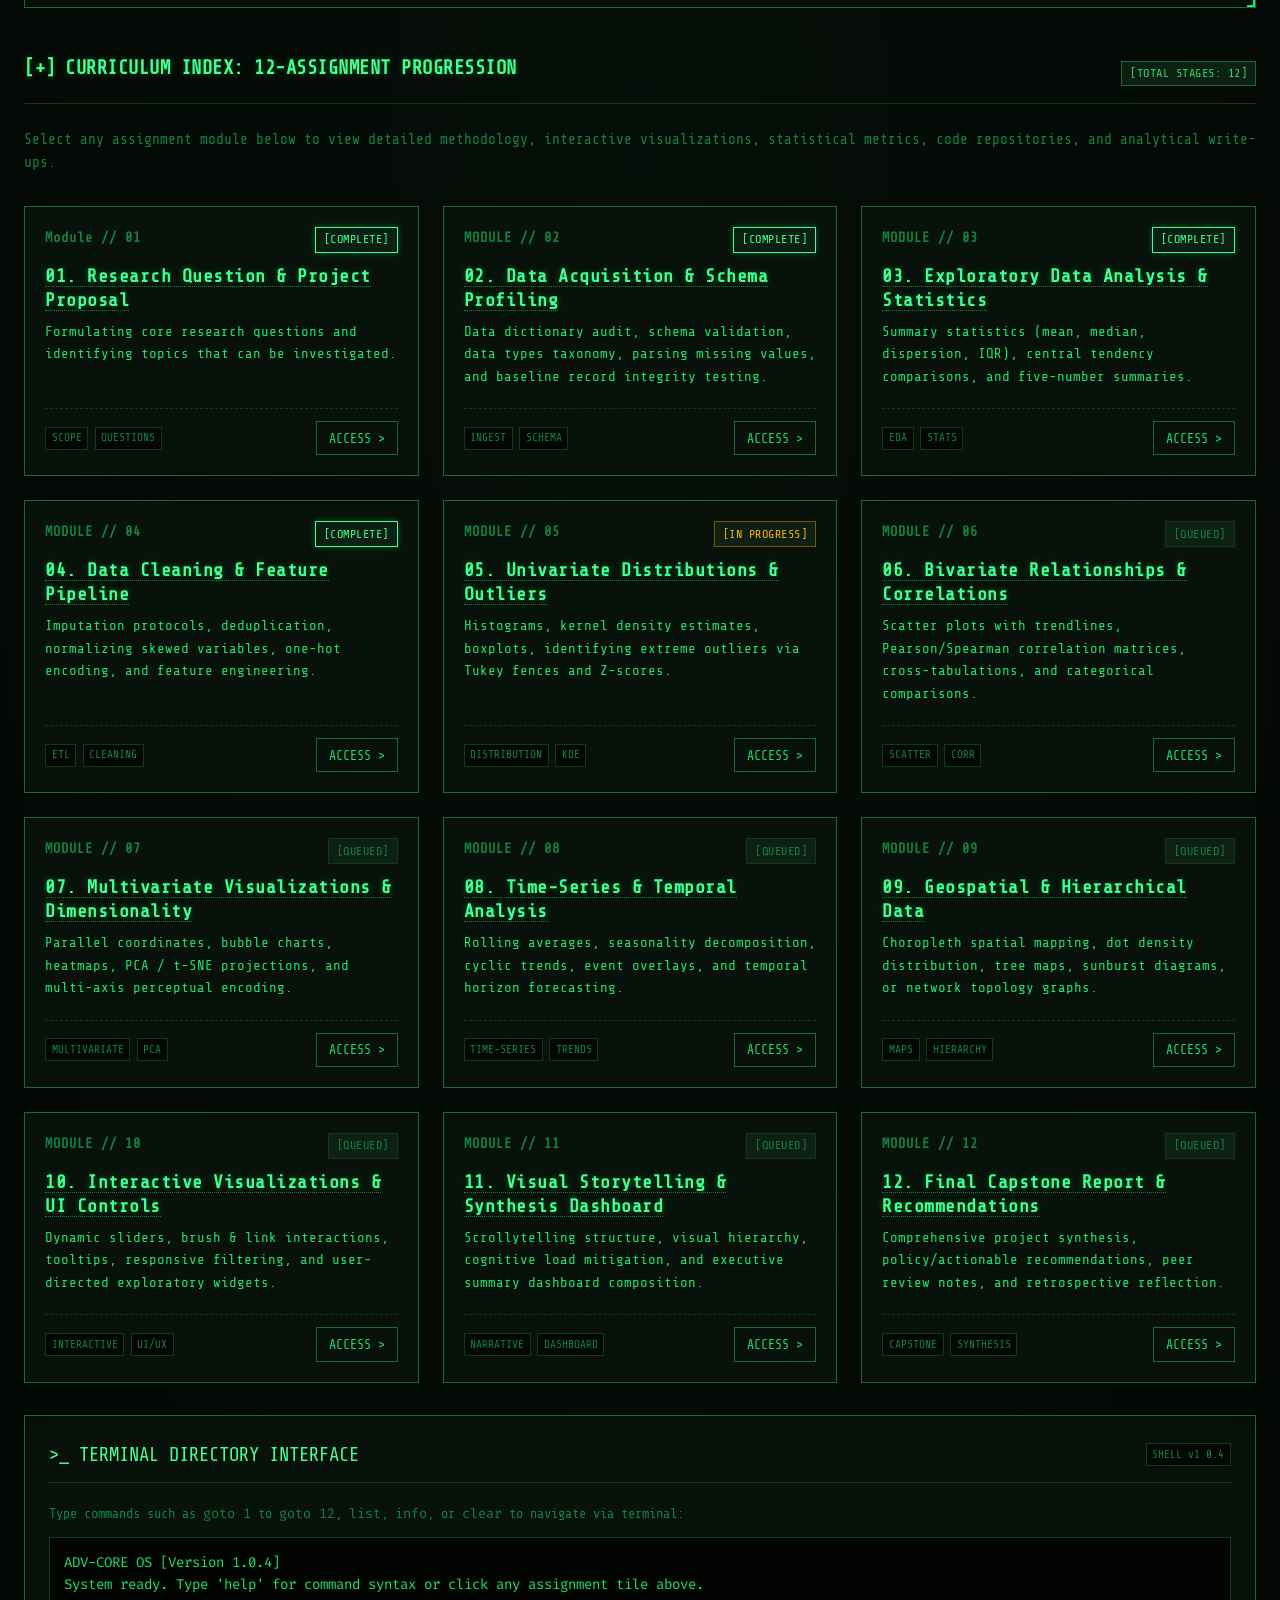
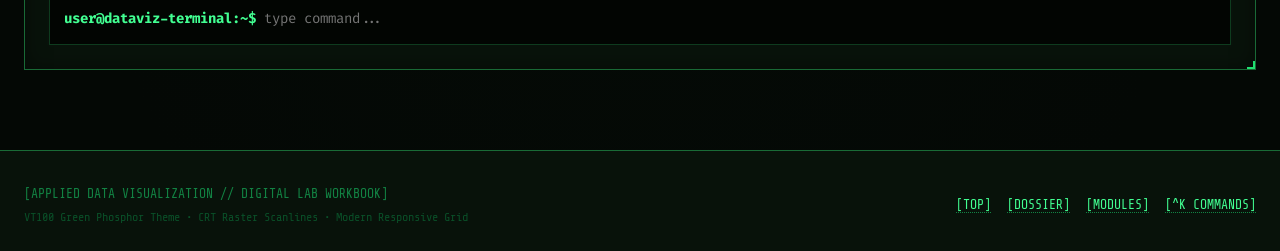
==== commit 37f6d701: "commit index.html" ====
--- a/index.html
+++ b/index.html
@@ -224,7 +224,7 @@
         <article class="assignment-tile">
           <div class="tile-top">
             <span class="tile-index">MODULE // 03</span>
-           <span class="card-badge wip">[IN PROGRESS]</span>
+           <span class="card-badge complete">[COMPLETE]</span>
           </div>
           <h3 class="tile-title"><a href="assignments/assignment-03.html">03. Exploratory Data Analysis &amp; Statistics</a></h3>
           <p class="tile-desc">
@@ -243,7 +243,7 @@
         <article class="assignment-tile">
           <div class="tile-top">
             <span class="tile-index">MODULE // 04</span>
-            <span class="card-badge pending">[QUEUED]</span>
+            <span class="card-badge complete">[COMPLETE]</span>
           </div>
           <h3 class="tile-title"><a href="assignments/assignment-04.html">04. Data Cleaning &amp; Feature Pipeline</a></h3>
           <p class="tile-desc">
@@ -262,7 +262,7 @@
         <article class="assignment-tile">
           <div class="tile-top">
             <span class="tile-index">MODULE // 05</span>
-            <span class="card-badge pending">[QUEUED]</span>
+            <span class="card-badge wip">[IN PROGRESS]</span>
           </div>
           <h3 class="tile-title"><a href="assignments/assignment-05.html">05. Univariate Distributions &amp; Outliers</a></h3>
           <p class="tile-desc">
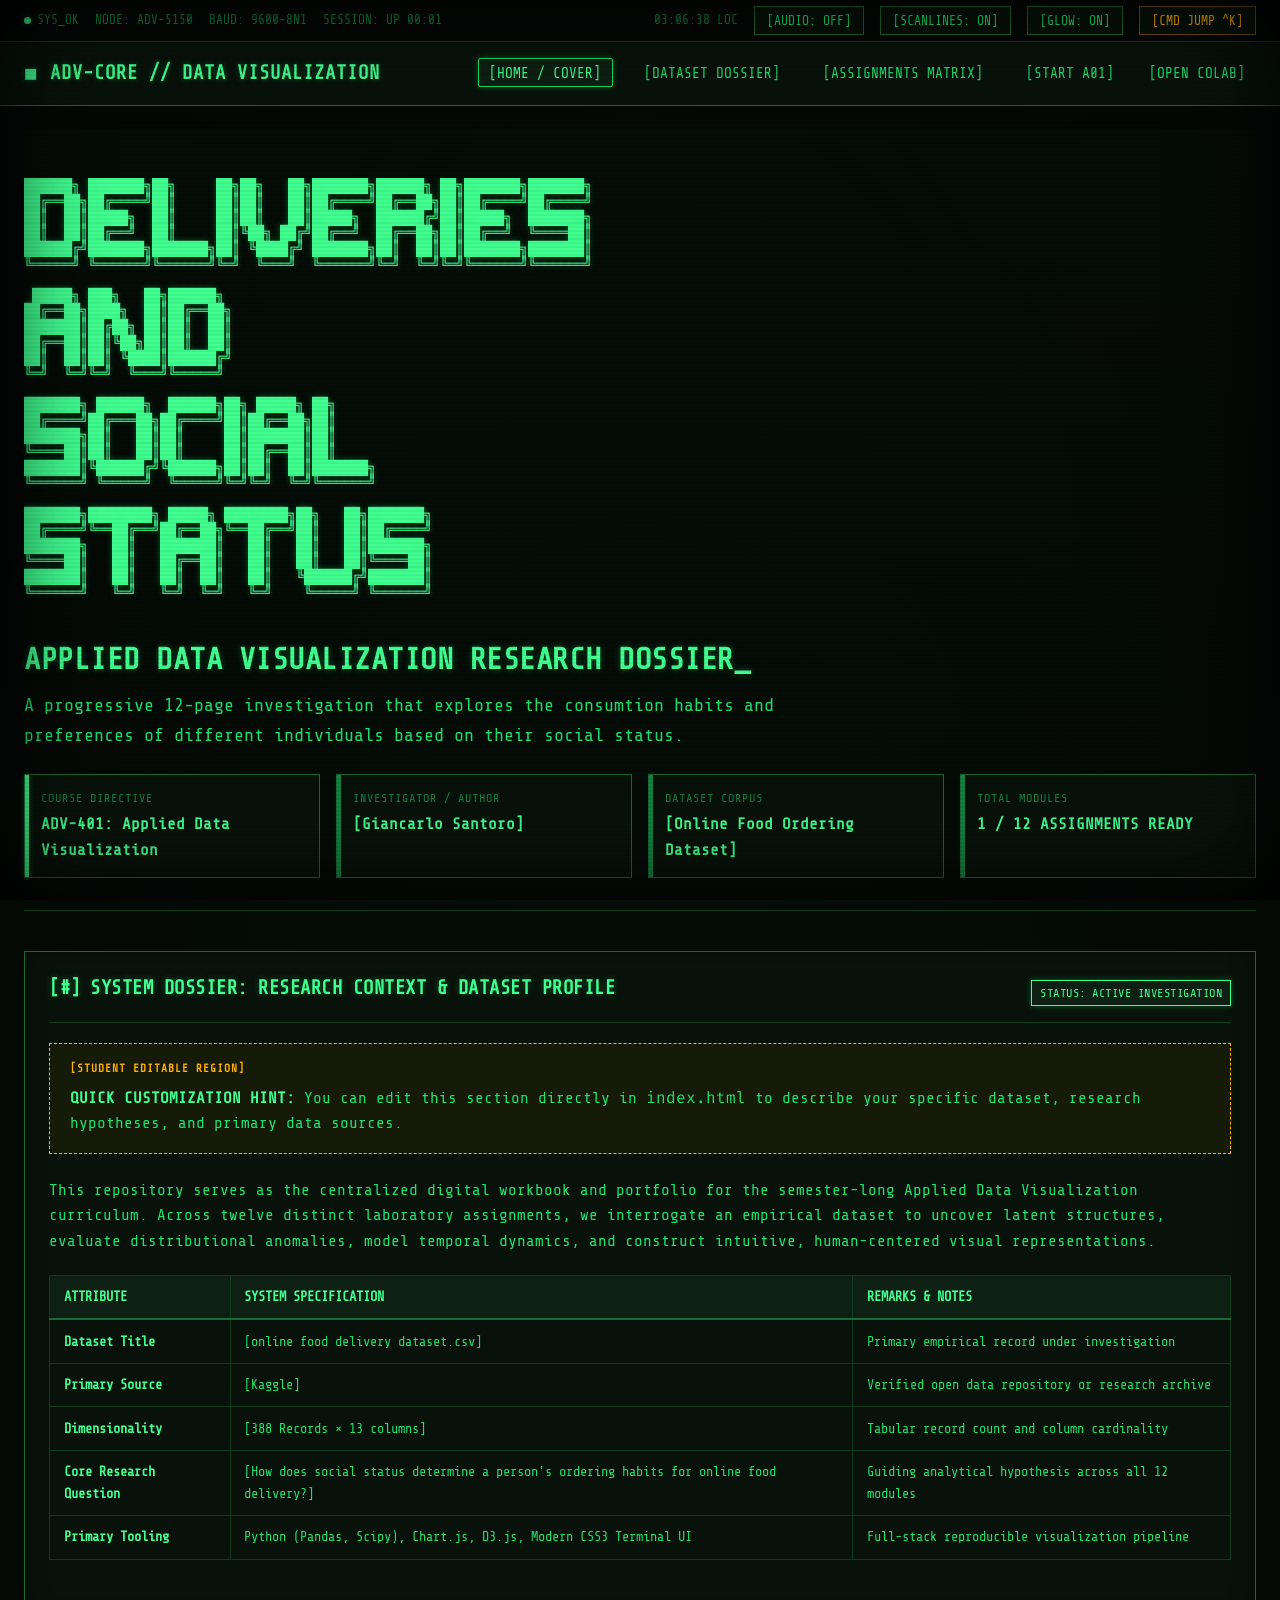
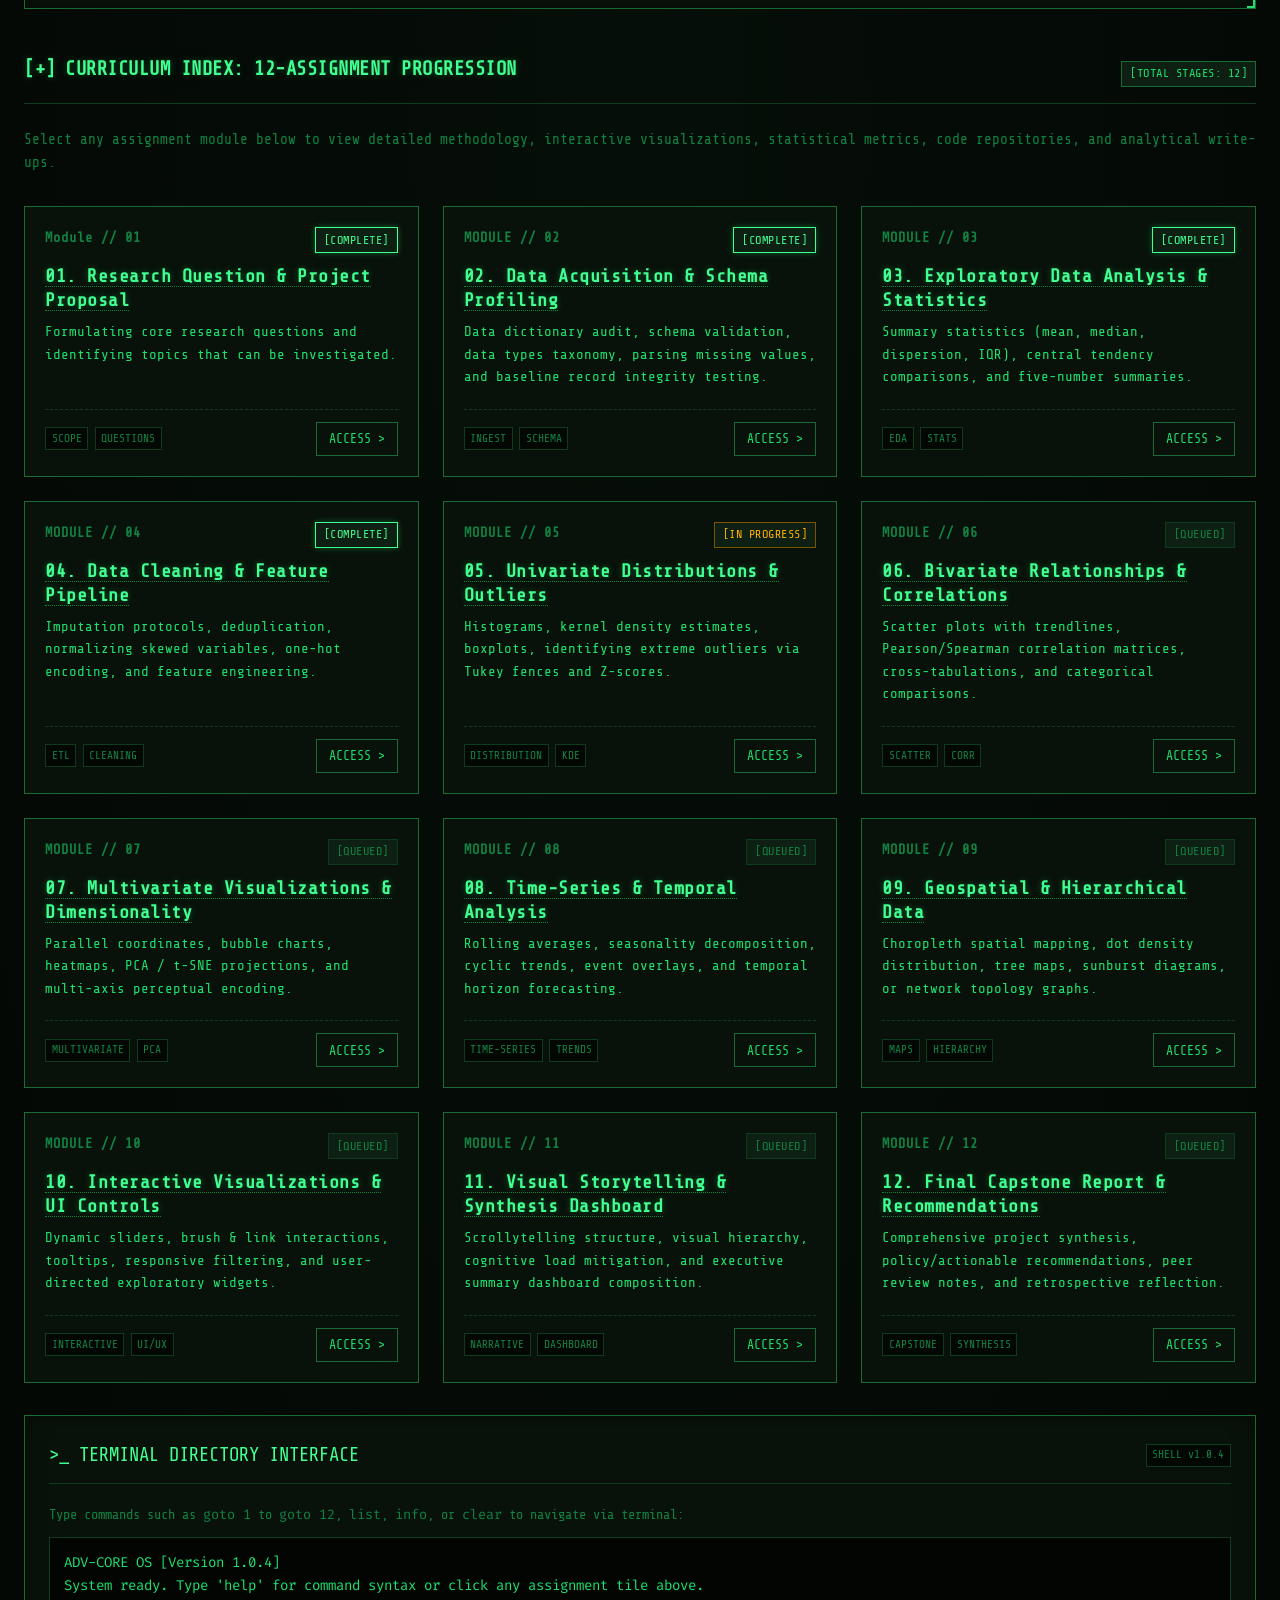
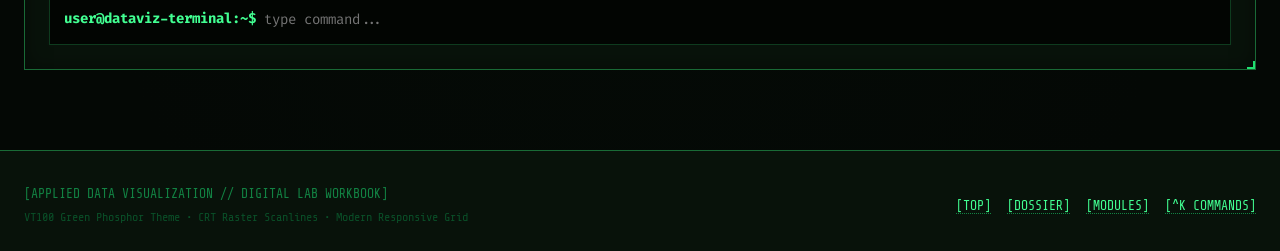
==== commit a2e9a29c: "commit index" ====
--- a/index.html
+++ b/index.html
@@ -5,7 +5,23 @@
   <meta name="viewport" content="width=device-width, initial-scale=1.0">
   <title>Applied Data Visualization // Research Terminal</title>
   <link rel="stylesheet" href="assets/css/terminal.css">
+
+  <style>
+    /* Keep START A01 and OPEN COLAB together in the top-right navigation. */
+    .navbar .nav-links {
+      flex-wrap: wrap;
+      justify-content: flex-end;
+    }
+
+    .navbar .nav-actions {
+      display: flex;
+      align-items: center;
+      gap: 0.75rem;
+      white-space: nowrap;
+    }
+  </style>
 </head>
+
 <body>
   <!-- CRT Screen Scanline & Vignette Overlay -->
   <div class="crt-overlay"></div>
@@ -14,17 +30,44 @@
   <header class="terminal-header">
     <div class="system-status-bar">
       <div class="status-group">
-        <span class="status-indicator"><span class="status-dot"></span>SYS_OK</span>
+        <span class="status-indicator">
+          <span class="status-dot"></span>SYS_OK
+        </span>
         <span>NODE: ADV-5150</span>
         <span>BAUD: 9600-8N1</span>
         <span>SESSION: <span id="terminal-uptime">UP 00:00</span></span>
       </div>
+
       <div class="status-group">
         <span id="terminal-clock">00:00:00 LOC</span>
-        <button type="button" class="term-btn" id="btn-toggle-audio" title="Toggle retro key audio">[AUDIO: OFF]</button>
-        <button type="button" class="term-btn" id="btn-toggle-scanlines" title="Toggle CRT scanline raster">[SCANLINES: ON]</button>
-        <button type="button" class="term-btn" id="btn-toggle-glow" title="Toggle phosphor text bloom">[GLOW: ON]</button>
-        <button type="button" class="term-btn amber" id="btn-open-cmd" title="Open Jump Menu">[CMD JUMP ^K]</button>
+
+        <button
+          type="button"
+          class="term-btn"
+          id="btn-toggle-audio"
+          title="Toggle retro key audio"
+        >[AUDIO: OFF]</button>
+
+        <button
+          type="button"
+          class="term-btn"
+          id="btn-toggle-scanlines"
+          title="Toggle CRT scanline raster"
+        >[SCANLINES: ON]</button>
+
+        <button
+          type="button"
+          class="term-btn"
+          id="btn-toggle-glow"
+          title="Toggle phosphor text bloom"
+        >[GLOW: ON]</button>
+
+        <button
+          type="button"
+          class="term-btn amber"
+          id="btn-open-cmd"
+          title="Open Jump Menu"
+        >[CMD JUMP ^K]</button>
       </div>
     </div>
 
@@ -33,18 +76,52 @@
         <span class="brand-icon">■</span>
         <span>ADV-CORE // DATA VISUALIZATION</span>
       </a>
+
       <ul class="nav-links">
-        <li><a href="index.html" class="nav-link active">[HOME / COVER]</a></li>
-        <li><a href="#dossier" class="nav-link">[DATASET DOSSIER]</a></li>
-        <li><a href="#assignments" class="nav-link">[ASSIGNMENTS MATRIX]</a></li>
-        <li><a href="assignments/assignment-01.html" class="nav-link">[START A01]</a></li>
+        <li>
+          <a href="index.html" class="nav-link active">
+            [HOME / COVER]
+          </a>
+        </li>
+
+        <li>
+          <a href="#dossier" class="nav-link">
+            [DATASET DOSSIER]
+          </a>
+        </li>
+
+        <li>
+          <a href="#assignments" class="nav-link">
+            [ASSIGNMENTS MATRIX]
+          </a>
+        </li>
+
+        <!-- These links remain beside each other. -->
+        <li class="nav-actions">
+          <a href="assignments/assignment-01.html" class="nav-link">
+            [START A01]
+          </a>
+
+          <a
+            href="https://colab.research.google.com/drive/12M8q78Jki-yGjUOBV8LYtse1QiF2aCBn#scrollTo=7CSlH2XWwsrn"
+            class="nav-link"
+            target="_blank"
+            rel="noopener noreferrer"
+            title="Open the 19-model Python notebook in a new tab"
+          >
+            [OPEN COLAB]
+          </a>
+        </li>
       </ul>
     </nav>
   </header>
 
   <!-- Main Content Body -->
-  <main class="container" style="flex: 1; padding-top: 1.5rem; padding-bottom: 3rem;">
-    
+  <main
+    class="container"
+    style="flex: 1; padding-top: 1.5rem; padding-bottom: 3rem;"
+  >
+
     <!-- Hero Section with ASCII Art -->
     <section class="hero-section">
       <pre class="ascii-banner">
@@ -77,26 +154,35 @@
 ╚══════╝   ╚═╝   ╚═╝  ╚═╝   ╚═╝    ╚═════╝ ╚══════╝
       </pre>
 
-      <h1 style="margin-top: 0.5rem;">APPLIED DATA VISUALIZATION RESEARCH DOSSIER<span class="cursor-blink">_</span></h1>
+      <h1 style="margin-top: 0.5rem;">
+        APPLIED DATA VISUALIZATION RESEARCH DOSSIER<span class="cursor-blink">_</span>
+      </h1>
+
       <p class="hero-subtitle">
-        A progressive 12-page investigation that explores the consumtion habits and preferences of different individuals
-        based on their social status.
+        A progressive 12-page investigation that explores the consumtion
+        habits and preferences of different individuals based on their
+        social status.
       </p>
 
       <!-- Project Metadata Grid -->
       <div class="hero-meta-panel">
         <div class="meta-box highlight">
           <div class="meta-label">COURSE DIRECTIVE</div>
-          <div class="meta-value">ADV-401: Applied Data Visualization</div>
-        </div>
+          <div class="meta-value">
+            ADV-401: Applied Data Visualization
+          </div>
+        </div>
+
         <div class="meta-box">
           <div class="meta-label">INVESTIGATOR / AUTHOR</div>
           <div class="meta-value">[Giancarlo Santoro]</div>
         </div>
+
         <div class="meta-box">
           <div class="meta-label">DATASET CORPUS</div>
           <div class="meta-value">[Online Food Ordering Dataset]</div>
         </div>
+
         <div class="meta-box">
           <div class="meta-label">TOTAL MODULES</div>
           <div class="meta-value">1 / 12 ASSIGNMENTS READY</div>
@@ -110,19 +196,30 @@
         <div class="card-header">
           <h2 class="card-title">
             <span>[#]</span>
-            <span>SYSTEM DOSSIER: RESEARCH CONTEXT &amp; DATASET PROFILE</span>
+            <span>
+              SYSTEM DOSSIER: RESEARCH CONTEXT &amp; DATASET PROFILE
+            </span>
           </h2>
-          <span class="card-badge complete">STATUS: ACTIVE INVESTIGATION</span>
+          <span class="card-badge complete">
+            STATUS: ACTIVE INVESTIGATION
+          </span>
         </div>
 
         <div class="edit-prompt-callout">
-          <strong>QUICK CUSTOMIZATION HINT:</strong> You can edit this section directly in <code>index.html</code> to describe your specific dataset, research hypotheses, and primary data sources.
+          <strong>QUICK CUSTOMIZATION HINT:</strong>
+          You can edit this section directly in <code>index.html</code>
+          to describe your specific dataset, research hypotheses,
+          and primary data sources.
         </div>
 
         <p>
-          This repository serves as the centralized digital workbook and portfolio for the semester-long Applied Data Visualization curriculum. 
-          Across twelve distinct laboratory assignments, we interrogate an empirical dataset to uncover latent structures, evaluate distributional anomalies, 
-          model temporal dynamics, and construct intuitive, human-centered visual representations.
+          This repository serves as the centralized digital workbook
+          and portfolio for the semester-long Applied Data Visualization
+          curriculum. Across twelve distinct laboratory assignments,
+          we interrogate an empirical dataset to uncover latent
+          structures, evaluate distributional anomalies, model temporal
+          dynamics, and construct intuitive, human-centered visual
+          representations.
         </p>
 
         <div class="table-responsive" style="margin-top: 1.25rem;">
@@ -134,30 +231,43 @@
                 <th>REMARKS &amp; NOTES</th>
               </tr>
             </thead>
+
             <tbody>
               <tr>
                 <td><strong>Dataset Title</strong></td>
                 <td>[online food delivery dataset.csv]</td>
                 <td>Primary empirical record under investigation</td>
               </tr>
+
               <tr>
                 <td><strong>Primary Source</strong></td>
                 <td>[Kaggle]</td>
                 <td>Verified open data repository or research archive</td>
               </tr>
+
               <tr>
                 <td><strong>Dimensionality</strong></td>
                 <td>[388 Records × 13 columns]</td>
                 <td>Tabular record count and column cardinality</td>
               </tr>
+
               <tr>
                 <td><strong>Core Research Question</strong></td>
-                <td>[How does social status determine a person's ordering habits for online food delivery?]</td>
-                <td>Guiding analytical hypothesis across all 12 modules</td>
+                <td>
+                  [How does social status determine a person's ordering
+                  habits for online food delivery?]
+                </td>
+                <td>
+                  Guiding analytical hypothesis across all 12 modules
+                </td>
               </tr>
+
               <tr>
                 <td><strong>Primary Tooling</strong></td>
-                <td>Python (Pandas, Scipy), Chart.js, D3.js, Modern CSS3 Terminal UI</td>
+                <td>
+                  Python (Pandas, Scipy), Chart.js, D3.js,
+                  Modern CSS3 Terminal UI
+                </td>
                 <td>Full-stack reproducible visualization pipeline</td>
               </tr>
             </tbody>
@@ -176,8 +286,12 @@
         <span class="card-badge">[TOTAL STAGES: 12]</span>
       </div>
 
-      <p style="color: var(--text-muted); font-size: 0.9rem; margin-bottom: 1.5rem;">
-        Select any assignment module below to view detailed methodology, interactive visualizations, statistical metrics, code repositories, and analytical write-ups.
+      <p
+        style="color: var(--text-muted); font-size: 0.9rem; margin-bottom: 1.5rem;"
+      >
+        Select any assignment module below to view detailed methodology,
+        interactive visualizations, statistical metrics, code repositories,
+        and analytical write-ups.
       </p>
 
       <div class="assignment-grid">
@@ -188,16 +302,26 @@
             <span class="tile-index">Module // 01</span>
             <span class="card-badge complete">[COMPLETE]</span>
           </div>
-          <h3 class="tile-title"><a href="assignments/assignment-01.html">01. Research Question &amp; Project Proposal</a></h3>
-          <p class="tile-desc">
-            Formulating core research questions and identifying topics that can be investigated.
-          </p>
+
+          <h3 class="tile-title">
+            <a href="assignments/assignment-01.html">
+              01. Research Question &amp; Project Proposal
+            </a>
+          </h3>
+
+          <p class="tile-desc">
+            Formulating core research questions and identifying topics
+            that can be investigated.
+          </p>
+
           <div class="tile-footer">
             <div class="tile-tags">
               <span class="tag">SCOPE</span>
               <span class="tag">QUESTIONS</span>
             </div>
-            <a href="assignments/assignment-01.html" class="term-btn">ACCESS &gt;</a>
+            <a href="assignments/assignment-01.html" class="term-btn">
+              ACCESS &gt;
+            </a>
           </div>
         </article>
 
@@ -207,16 +331,26 @@
             <span class="tile-index">MODULE // 02</span>
             <span class="card-badge complete">[COMPLETE]</span>
           </div>
-          <h3 class="tile-title"><a href="assignments/assignment-02.html">02. Data Acquisition &amp; Schema Profiling</a></h3>
-          <p class="tile-desc">
-            Data dictionary audit, schema validation, data types taxonomy, parsing missing values, and baseline record integrity testing.
-          </p>
+
+          <h3 class="tile-title">
+            <a href="assignments/assignment-02.html">
+              02. Data Acquisition &amp; Schema Profiling
+            </a>
+          </h3>
+
+          <p class="tile-desc">
+            Data dictionary audit, schema validation, data types taxonomy,
+            parsing missing values, and baseline record integrity testing.
+          </p>
+
           <div class="tile-footer">
             <div class="tile-tags">
               <span class="tag">INGEST</span>
               <span class="tag">SCHEMA</span>
             </div>
-            <a href="assignments/assignment-02.html" class="term-btn">ACCESS &gt;</a>
+            <a href="assignments/assignment-02.html" class="term-btn">
+              ACCESS &gt;
+            </a>
           </div>
         </article>
 
@@ -224,18 +358,28 @@
         <article class="assignment-tile">
           <div class="tile-top">
             <span class="tile-index">MODULE // 03</span>
-           <span class="card-badge complete">[COMPLETE]</span>
-          </div>
-          <h3 class="tile-title"><a href="assignments/assignment-03.html">03. Exploratory Data Analysis &amp; Statistics</a></h3>
-          <p class="tile-desc">
-            Summary statistics (mean, median, dispersion, IQR), central tendency comparisons, and five-number summaries.
-          </p>
+            <span class="card-badge complete">[COMPLETE]</span>
+          </div>
+
+          <h3 class="tile-title">
+            <a href="assignments/assignment-03.html">
+              03. Exploratory Data Analysis &amp; Statistics
+            </a>
+          </h3>
+
+          <p class="tile-desc">
+            Summary statistics (mean, median, dispersion, IQR),
+            central tendency comparisons, and five-number summaries.
+          </p>
+
           <div class="tile-footer">
             <div class="tile-tags">
               <span class="tag">EDA</span>
               <span class="tag">STATS</span>
             </div>
-            <a href="assignments/assignment-03.html" class="term-btn">ACCESS &gt;</a>
+            <a href="assignments/assignment-03.html" class="term-btn">
+              ACCESS &gt;
+            </a>
           </div>
         </article>
 
@@ -245,16 +389,26 @@
             <span class="tile-index">MODULE // 04</span>
             <span class="card-badge complete">[COMPLETE]</span>
           </div>
-          <h3 class="tile-title"><a href="assignments/assignment-04.html">04. Data Cleaning &amp; Feature Pipeline</a></h3>
-          <p class="tile-desc">
-            Imputation protocols, deduplication, normalizing skewed variables, one-hot encoding, and feature engineering.
-          </p>
+
+          <h3 class="tile-title">
+            <a href="assignments/assignment-04.html">
+              04. Data Cleaning &amp; Feature Pipeline
+            </a>
+          </h3>
+
+          <p class="tile-desc">
+            Imputation protocols, deduplication, normalizing skewed
+            variables, one-hot encoding, and feature engineering.
+          </p>
+
           <div class="tile-footer">
             <div class="tile-tags">
               <span class="tag">ETL</span>
               <span class="tag">CLEANING</span>
             </div>
-            <a href="assignments/assignment-04.html" class="term-btn">ACCESS &gt;</a>
+            <a href="assignments/assignment-04.html" class="term-btn">
+              ACCESS &gt;
+            </a>
           </div>
         </article>
 
@@ -264,16 +418,26 @@
             <span class="tile-index">MODULE // 05</span>
             <span class="card-badge wip">[IN PROGRESS]</span>
           </div>
-          <h3 class="tile-title"><a href="assignments/assignment-05.html">05. Univariate Distributions &amp; Outliers</a></h3>
-          <p class="tile-desc">
-            Histograms, kernel density estimates, boxplots, identifying extreme outliers via Tukey fences and Z-scores.
-          </p>
+
+          <h3 class="tile-title">
+            <a href="assignments/assignment-05.html">
+              05. Univariate Distributions &amp; Outliers
+            </a>
+          </h3>
+
+          <p class="tile-desc">
+            Histograms, kernel density estimates, boxplots, identifying
+            extreme outliers via Tukey fences and Z-scores.
+          </p>
+
           <div class="tile-footer">
             <div class="tile-tags">
               <span class="tag">DISTRIBUTION</span>
               <span class="tag">KDE</span>
             </div>
-            <a href="assignments/assignment-05.html" class="term-btn">ACCESS &gt;</a>
+            <a href="assignments/assignment-05.html" class="term-btn">
+              ACCESS &gt;
+            </a>
           </div>
         </article>
 
@@ -283,16 +447,26 @@
             <span class="tile-index">MODULE // 06</span>
             <span class="card-badge pending">[QUEUED]</span>
           </div>
-          <h3 class="tile-title"><a href="assignments/assignment-06.html">06. Bivariate Relationships &amp; Correlations</a></h3>
-          <p class="tile-desc">
-            Scatter plots with trendlines, Pearson/Spearman correlation matrices, cross-tabulations, and categorical comparisons.
-          </p>
+
+          <h3 class="tile-title">
+            <a href="assignments/assignment-06.html">
+              06. Bivariate Relationships &amp; Correlations
+            </a>
+          </h3>
+
+          <p class="tile-desc">
+            Scatter plots with trendlines, Pearson/Spearman correlation
+            matrices, cross-tabulations, and categorical comparisons.
+          </p>
+
           <div class="tile-footer">
             <div class="tile-tags">
               <span class="tag">SCATTER</span>
               <span class="tag">CORR</span>
             </div>
-            <a href="assignments/assignment-06.html" class="term-btn">ACCESS &gt;</a>
+            <a href="assignments/assignment-06.html" class="term-btn">
+              ACCESS &gt;
+            </a>
           </div>
         </article>
 
@@ -302,16 +476,26 @@
             <span class="tile-index">MODULE // 07</span>
             <span class="card-badge pending">[QUEUED]</span>
           </div>
-          <h3 class="tile-title"><a href="assignments/assignment-07.html">07. Multivariate Visualizations &amp; Dimensionality</a></h3>
-          <p class="tile-desc">
-            Parallel coordinates, bubble charts, heatmaps, PCA / t-SNE projections, and multi-axis perceptual encoding.
-          </p>
+
+          <h3 class="tile-title">
+            <a href="assignments/assignment-07.html">
+              07. Multivariate Visualizations &amp; Dimensionality
+            </a>
+          </h3>
+
+          <p class="tile-desc">
+            Parallel coordinates, bubble charts, heatmaps, PCA / t-SNE
+            projections, and multi-axis perceptual encoding.
+          </p>
+
           <div class="tile-footer">
             <div class="tile-tags">
               <span class="tag">MULTIVARIATE</span>
               <span class="tag">PCA</span>
             </div>
-            <a href="assignments/assignment-07.html" class="term-btn">ACCESS &gt;</a>
+            <a href="assignments/assignment-07.html" class="term-btn">
+              ACCESS &gt;
+            </a>
           </div>
         </article>
 
@@ -321,16 +505,26 @@
             <span class="tile-index">MODULE // 08</span>
             <span class="card-badge pending">[QUEUED]</span>
           </div>
-          <h3 class="tile-title"><a href="assignments/assignment-08.html">08. Time-Series &amp; Temporal Analysis</a></h3>
-          <p class="tile-desc">
-            Rolling averages, seasonality decomposition, cyclic trends, event overlays, and temporal horizon forecasting.
-          </p>
+
+          <h3 class="tile-title">
+            <a href="assignments/assignment-08.html">
+              08. Time-Series &amp; Temporal Analysis
+            </a>
+          </h3>
+
+          <p class="tile-desc">
+            Rolling averages, seasonality decomposition, cyclic trends,
+            event overlays, and temporal horizon forecasting.
+          </p>
+
           <div class="tile-footer">
             <div class="tile-tags">
               <span class="tag">TIME-SERIES</span>
               <span class="tag">TRENDS</span>
             </div>
-            <a href="assignments/assignment-08.html" class="term-btn">ACCESS &gt;</a>
+            <a href="assignments/assignment-08.html" class="term-btn">
+              ACCESS &gt;
+            </a>
           </div>
         </article>
 
@@ -340,16 +534,26 @@
             <span class="tile-index">MODULE // 09</span>
             <span class="card-badge pending">[QUEUED]</span>
           </div>
-          <h3 class="tile-title"><a href="assignments/assignment-09.html">09. Geospatial &amp; Hierarchical Data</a></h3>
-          <p class="tile-desc">
-            Choropleth spatial mapping, dot density distribution, tree maps, sunburst diagrams, or network topology graphs.
-          </p>
+
+          <h3 class="tile-title">
+            <a href="assignments/assignment-09.html">
+              09. Geospatial &amp; Hierarchical Data
+            </a>
+          </h3>
+
+          <p class="tile-desc">
+            Choropleth spatial mapping, dot density distribution,
+            tree maps, sunburst diagrams, or network topology graphs.
+          </p>
+
           <div class="tile-footer">
             <div class="tile-tags">
               <span class="tag">MAPS</span>
               <span class="tag">HIERARCHY</span>
             </div>
-            <a href="assignments/assignment-09.html" class="term-btn">ACCESS &gt;</a>
+            <a href="assignments/assignment-09.html" class="term-btn">
+              ACCESS &gt;
+            </a>
           </div>
         </article>
 
@@ -359,16 +563,26 @@
             <span class="tile-index">MODULE // 10</span>
             <span class="card-badge pending">[QUEUED]</span>
           </div>
-          <h3 class="tile-title"><a href="assignments/assignment-10.html">10. Interactive Visualizations &amp; UI Controls</a></h3>
-          <p class="tile-desc">
-            Dynamic sliders, brush &amp; link interactions, tooltips, responsive filtering, and user-directed exploratory widgets.
-          </p>
+
+          <h3 class="tile-title">
+            <a href="assignments/assignment-10.html">
+              10. Interactive Visualizations &amp; UI Controls
+            </a>
+          </h3>
+
+          <p class="tile-desc">
+            Dynamic sliders, brush &amp; link interactions, tooltips,
+            responsive filtering, and user-directed exploratory widgets.
+          </p>
+
           <div class="tile-footer">
             <div class="tile-tags">
               <span class="tag">INTERACTIVE</span>
               <span class="tag">UI/UX</span>
             </div>
-            <a href="assignments/assignment-10.html" class="term-btn">ACCESS &gt;</a>
+            <a href="assignments/assignment-10.html" class="term-btn">
+              ACCESS &gt;
+            </a>
           </div>
         </article>
 
@@ -378,16 +592,26 @@
             <span class="tile-index">MODULE // 11</span>
             <span class="card-badge pending">[QUEUED]</span>
           </div>
-          <h3 class="tile-title"><a href="assignments/assignment-11.html">11. Visual Storytelling &amp; Synthesis Dashboard</a></h3>
-          <p class="tile-desc">
-            Scrollytelling structure, visual hierarchy, cognitive load mitigation, and executive summary dashboard composition.
-          </p>
+
+          <h3 class="tile-title">
+            <a href="assignments/assignment-11.html">
+              11. Visual Storytelling &amp; Synthesis Dashboard
+            </a>
+          </h3>
+
+          <p class="tile-desc">
+            Scrollytelling structure, visual hierarchy, cognitive load
+            mitigation, and executive summary dashboard composition.
+          </p>
+
           <div class="tile-footer">
             <div class="tile-tags">
               <span class="tag">NARRATIVE</span>
               <span class="tag">DASHBOARD</span>
             </div>
-            <a href="assignments/assignment-11.html" class="term-btn">ACCESS &gt;</a>
+            <a href="assignments/assignment-11.html" class="term-btn">
+              ACCESS &gt;
+            </a>
           </div>
         </article>
 
@@ -397,16 +621,27 @@
             <span class="tile-index">MODULE // 12</span>
             <span class="card-badge pending">[QUEUED]</span>
           </div>
-          <h3 class="tile-title"><a href="assignments/assignment-12.html">12. Final Capstone Report &amp; Recommendations</a></h3>
-          <p class="tile-desc">
-            Comprehensive project synthesis, policy/actionable recommendations, peer review notes, and retrospective reflection.
-          </p>
+
+          <h3 class="tile-title">
+            <a href="assignments/assignment-12.html">
+              12. Final Capstone Report &amp; Recommendations
+            </a>
+          </h3>
+
+          <p class="tile-desc">
+            Comprehensive project synthesis, policy/actionable
+            recommendations, peer review notes, and retrospective
+            reflection.
+          </p>
+
           <div class="tile-footer">
             <div class="tile-tags">
               <span class="tag">CAPSTONE</span>
               <span class="tag">SYNTHESIS</span>
             </div>
-            <a href="assignments/assignment-12.html" class="term-btn">ACCESS &gt;</a>
+            <a href="assignments/assignment-12.html" class="term-btn">
+              ACCESS &gt;
+            </a>
           </div>
         </article>
 
@@ -417,20 +652,43 @@
     <section style="margin-top: 2rem;">
       <div class="terminal-card">
         <div class="card-header">
-          <span class="card-title"><span>&gt;_</span> TERMINAL DIRECTORY INTERFACE</span>
+          <span class="card-title">
+            <span>&gt;_</span> TERMINAL DIRECTORY INTERFACE
+          </span>
           <span class="tag">SHELL v1.0.4</span>
         </div>
-        <p style="font-size: 0.85rem; color: var(--text-muted); margin-bottom: 0.75rem;">
-          Type commands such as <code>goto 1</code> to <code>goto 12</code>, <code>list</code>, <code>info</code>, or <code>clear</code> to navigate via terminal:
+
+        <p
+          style="font-size: 0.85rem; color: var(--text-muted); margin-bottom: 0.75rem;"
+        >
+          Type commands such as <code>goto 1</code> to
+          <code>goto 12</code>, <code>list</code>, <code>info</code>,
+          or <code>clear</code> to navigate via terminal:
         </p>
-        <div style="background: #020502; border: 1px solid var(--border-dim); padding: 0.85rem; font-family: var(--font-code); font-size: 0.88rem;">
-          <div id="cli-output" style="color: var(--text-main); margin-bottom: 0.5rem; min-height: 48px; max-height: 120px; overflow-y: auto;">
+
+        <div
+          style="background: #020502; border: 1px solid var(--border-dim); padding: 0.85rem; font-family: var(--font-code); font-size: 0.88rem;"
+        >
+          <div
+            id="cli-output"
+            style="color: var(--text-main); margin-bottom: 0.5rem; min-height: 48px; max-height: 120px; overflow-y: auto;"
+          >
             ADV-CORE OS [Version 1.0.4]<br>
-            System ready. Type 'help' for command syntax or click any assignment tile above.
-          </div>
+            System ready. Type 'help' for command syntax or click any
+            assignment tile above.
+          </div>
+
           <div style="display: flex; align-items: center; gap: 0.5rem;">
-            <span style="color: var(--text-bright); font-weight: bold;">user@dataviz-terminal:~$</span>
-            <input type="text" id="cli-input" style="flex: 1; background: transparent; border: none; outline: none; color: var(--text-bright); font-family: var(--font-code); font-size: 0.88rem;" placeholder="type command..." />
+            <span style="color: var(--text-bright); font-weight: bold;">
+              user@dataviz-terminal:~$
+            </span>
+
+            <input
+              type="text"
+              id="cli-input"
+              style="flex: 1; background: transparent; border: none; outline: none; color: var(--text-bright); font-family: var(--font-code); font-size: 0.88rem;"
+              placeholder="type command..."
+            />
           </div>
         </div>
       </div>
@@ -442,37 +700,56 @@
   <footer class="terminal-footer">
     <div class="container footer-content">
       <div>
-        <span>[APPLIED DATA VISUALIZATION // DIGITAL LAB WORKBOOK]</span>
-        <div style="font-size: 0.75rem; color: var(--text-dim); margin-top: 0.25rem;">
-          VT100 Green Phosphor Theme • CRT Raster Scanlines • Modern Responsive Grid
+        <span>
+          [APPLIED DATA VISUALIZATION // DIGITAL LAB WORKBOOK]
+        </span>
+
+        <div
+          style="font-size: 0.75rem; color: var(--text-dim); margin-top: 0.25rem;"
+        >
+          VT100 Green Phosphor Theme • CRT Raster Scanlines •
+          Modern Responsive Grid
         </div>
       </div>
+
       <ul class="footer-links">
         <li><a href="index.html">[TOP]</a></li>
         <li><a href="#dossier">[DOSSIER]</a></li>
         <li><a href="#assignments">[MODULES]</a></li>
-        <li><a href="javascript:void(0)" onclick="RetroTerminal.openCommandPalette()">[^K COMMANDS]</a></li>
+        <li>
+          <a
+            href="javascript:void(0)"
+            onclick="RetroTerminal.openCommandPalette()"
+          >
+            [^K COMMANDS]
+          </a>
+        </li>
       </ul>
     </div>
   </footer>
 
   <!-- Scripts -->
   <script src="assets/js/terminal.js"></script>
+
   <script>
-    // Embedded mini-CLI logic for the home terminal widget
+    // Embedded mini-CLI logic for the home terminal widget.
     document.addEventListener('DOMContentLoaded', () => {
       const cliInput = document.getElementById('cli-input');
       const cliOutput = document.getElementById('cli-output');
+
       if (!cliInput || !cliOutput) return;
 
       cliInput.addEventListener('keydown', (e) => {
         if (e.key === 'Enter') {
           const val = cliInput.value.trim();
           cliInput.value = '';
+
           if (!val) return;
 
           const line = document.createElement('div');
-          line.innerHTML = `<span style="color: var(--text-muted);">&gt; ${val}</span>`;
+          line.innerHTML =
+            `<span style="color: var(--text-muted);">&gt; ${val}</span>`;
+
           cliOutput.appendChild(line);
 
           const parts = val.toLowerCase().split(' ');
@@ -480,33 +757,44 @@
           const arg = parts[1];
 
           let reply = '';
+
           if (cmd === 'help') {
-            reply = 'Available commands: list, goto &lt;1-12&gt;, info, clear, audio, scanlines';
+            reply =
+              'Available commands: list, goto &lt;1-12&gt;, info, clear, audio, scanlines';
           } else if (cmd === 'list') {
-            reply = 'Assignments: A01 through A12 are available in the matrix above.';
+            reply =
+              'Assignments: A01 through A12 are available in the matrix above.';
           } else if (cmd === 'clear') {
             cliOutput.innerHTML = '';
             return;
           } else if (cmd === 'goto' || cmd === 'open') {
             const num = parseInt(arg, 10);
+
             if (num >= 1 && num <= 12) {
               const pad = String(num).padStart(2, '0');
+
               reply = `Navigating to Assignment ${pad}...`;
+
               setTimeout(() => {
-                window.location.href = `assignments/assignment-${pad}.html`;
+                window.location.href =
+                  `assignments/assignment-${pad}.html`;
               }, 400);
             } else {
-              reply = 'Error: Specify a valid assignment number between 1 and 12.';
+              reply =
+                'Error: Specify a valid assignment number between 1 and 12.';
             }
           } else if (cmd === 'info') {
-            reply = 'Applied Data Visualization Research Platform // 12 Milestone Units.';
+            reply =
+              'Applied Data Visualization Research Platform // 12 Milestone Units.';
           } else {
-            reply = `Command not recognized: "${cmd}". Type 'help' for options.`;
+            reply =
+              `Command not recognized: "${cmd}". Type 'help' for options.`;
           }
 
           const respDiv = document.createElement('div');
           respDiv.style.color = 'var(--text-bright)';
           respDiv.innerHTML = reply;
+
           cliOutput.appendChild(respDiv);
           cliOutput.scrollTop = cliOutput.scrollHeight;
         }
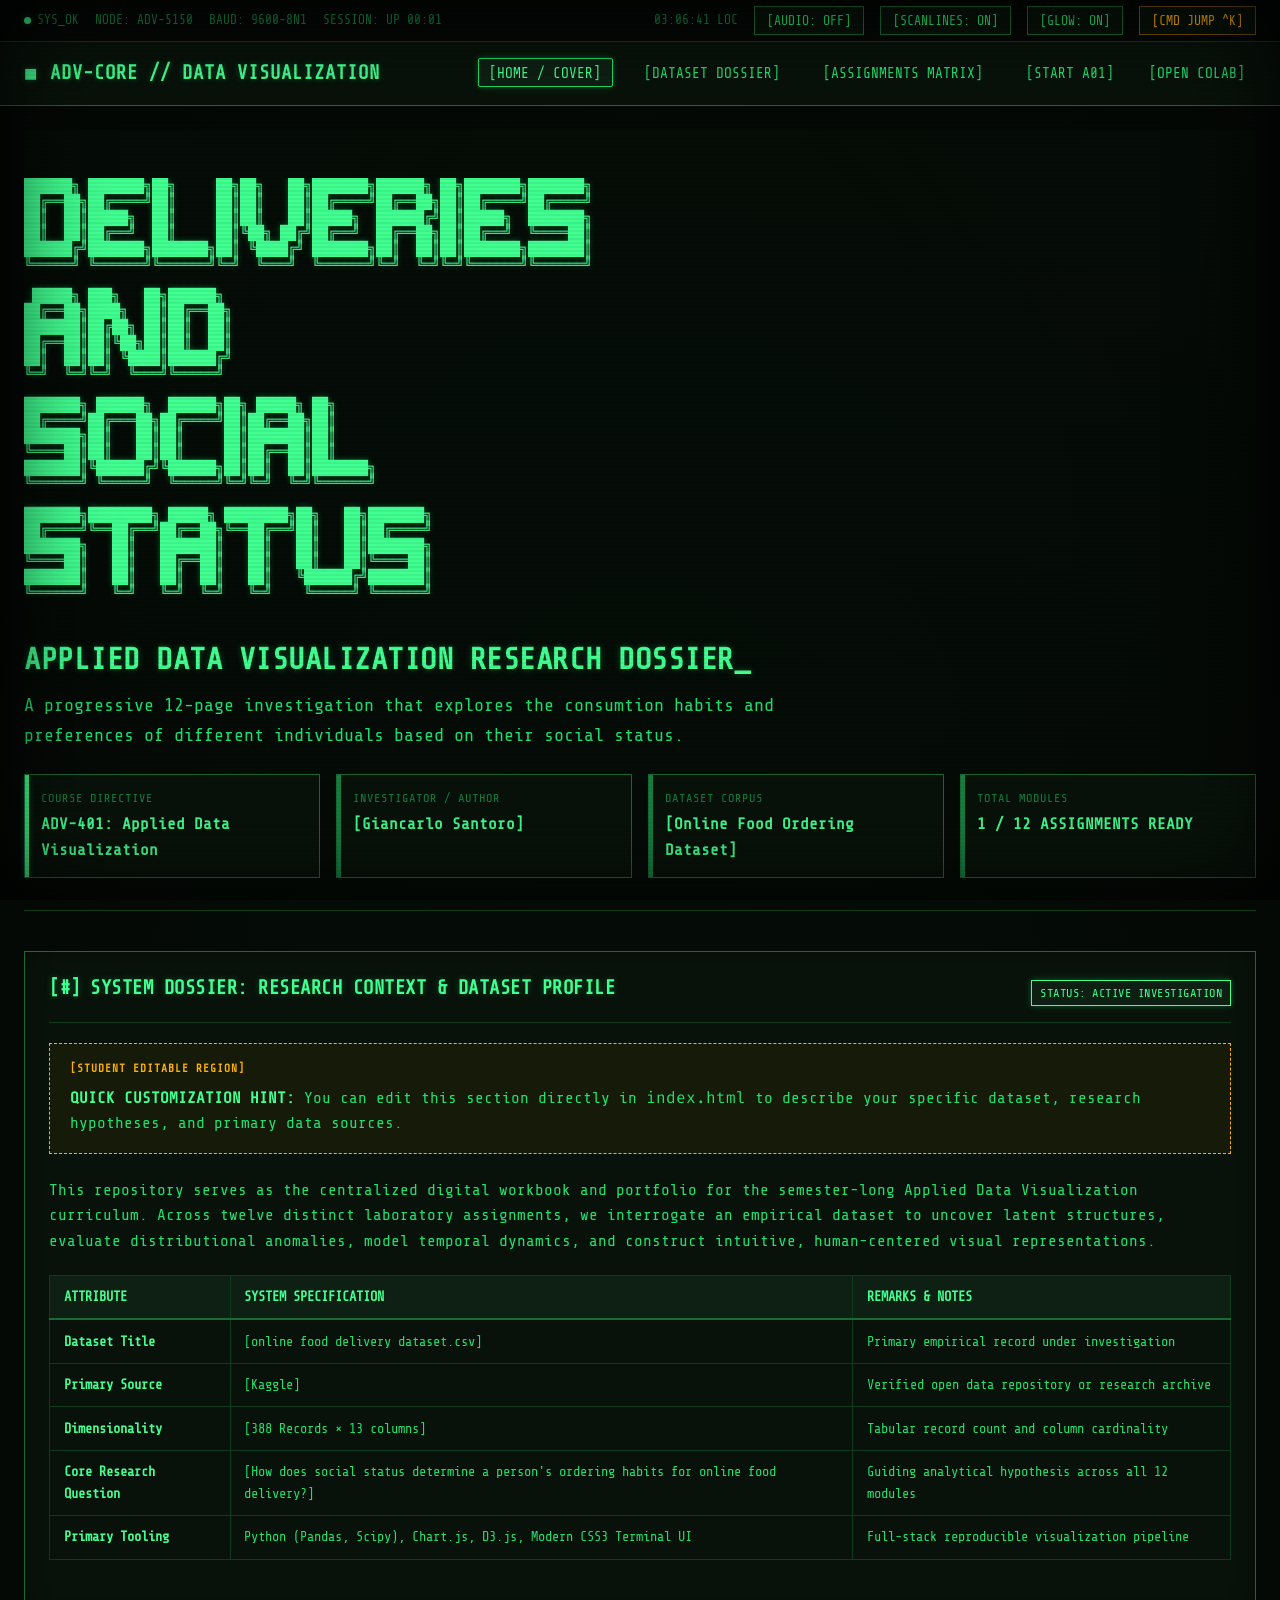
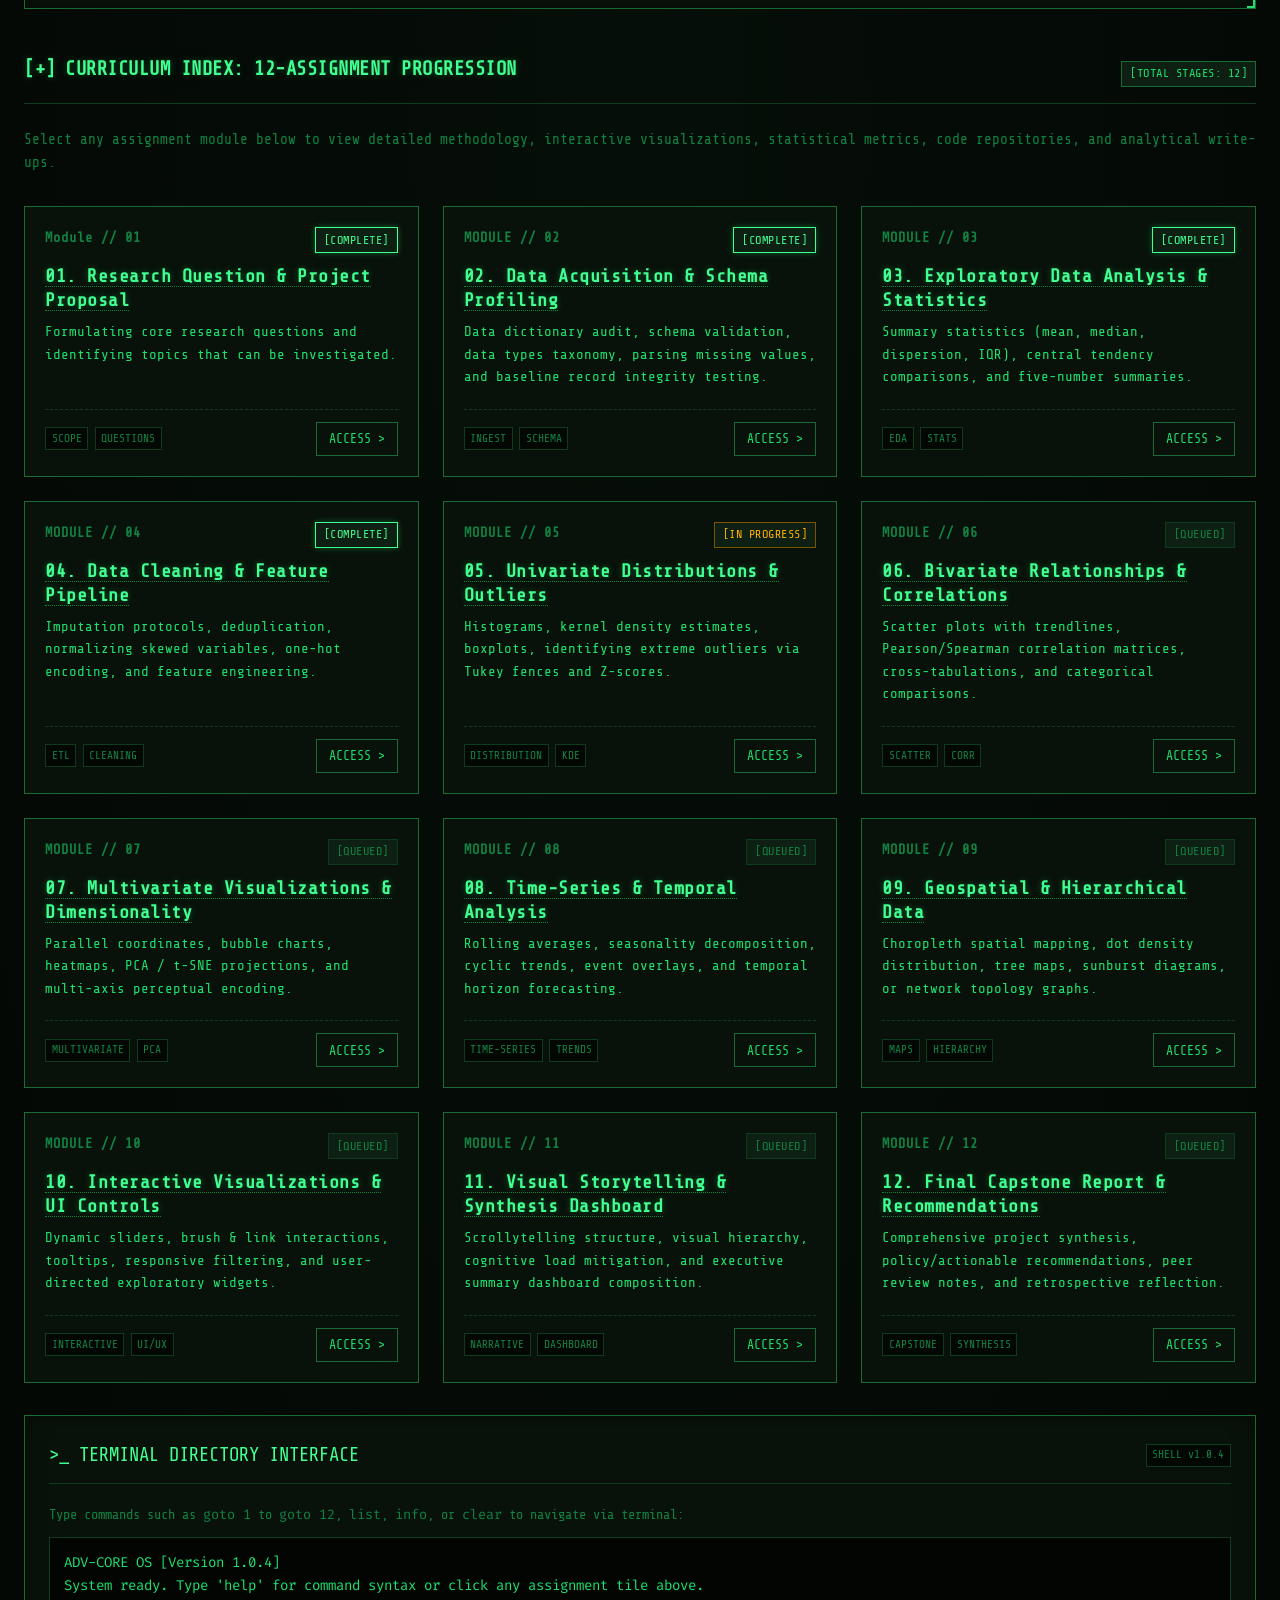
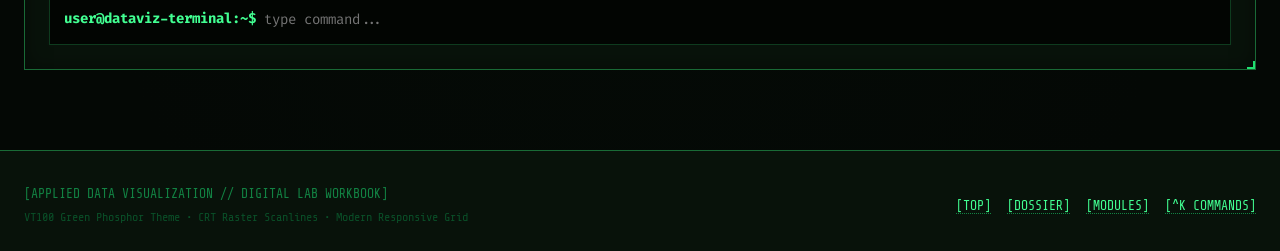
==== commit ffd5f110: "commit index" ====
--- a/index.html
+++ b/index.html
@@ -103,7 +103,7 @@
           </a>
 
           <a
-            href="https://colab.research.google.com/drive/12M8q78Jki-yGjUOBV8LYtse1QiF2aCBn#scrollTo=7CSlH2XWwsrn"
+            href="https://colab.research.google.com/drive/1s7r25cX8qA6RO9fRFLx69Ve7onZDtdD9"
             class="nav-link"
             target="_blank"
             rel="noopener noreferrer"
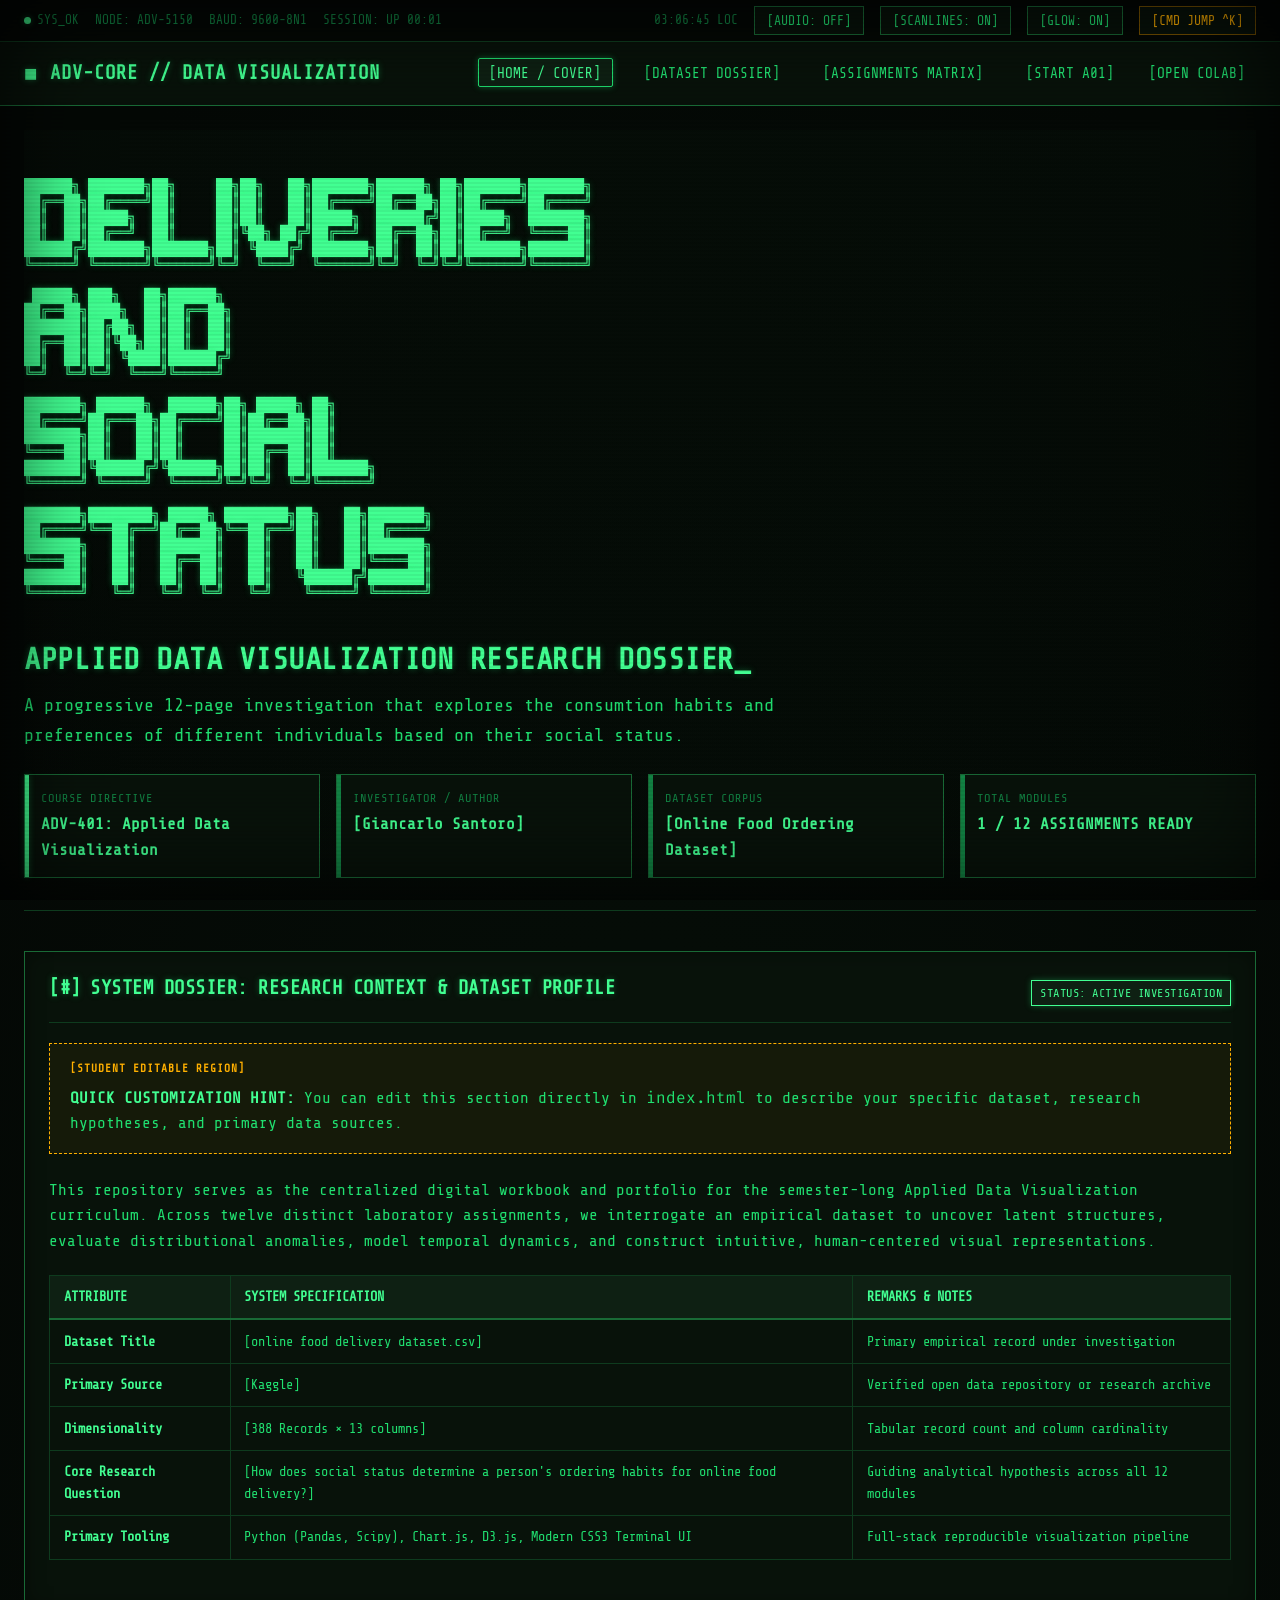
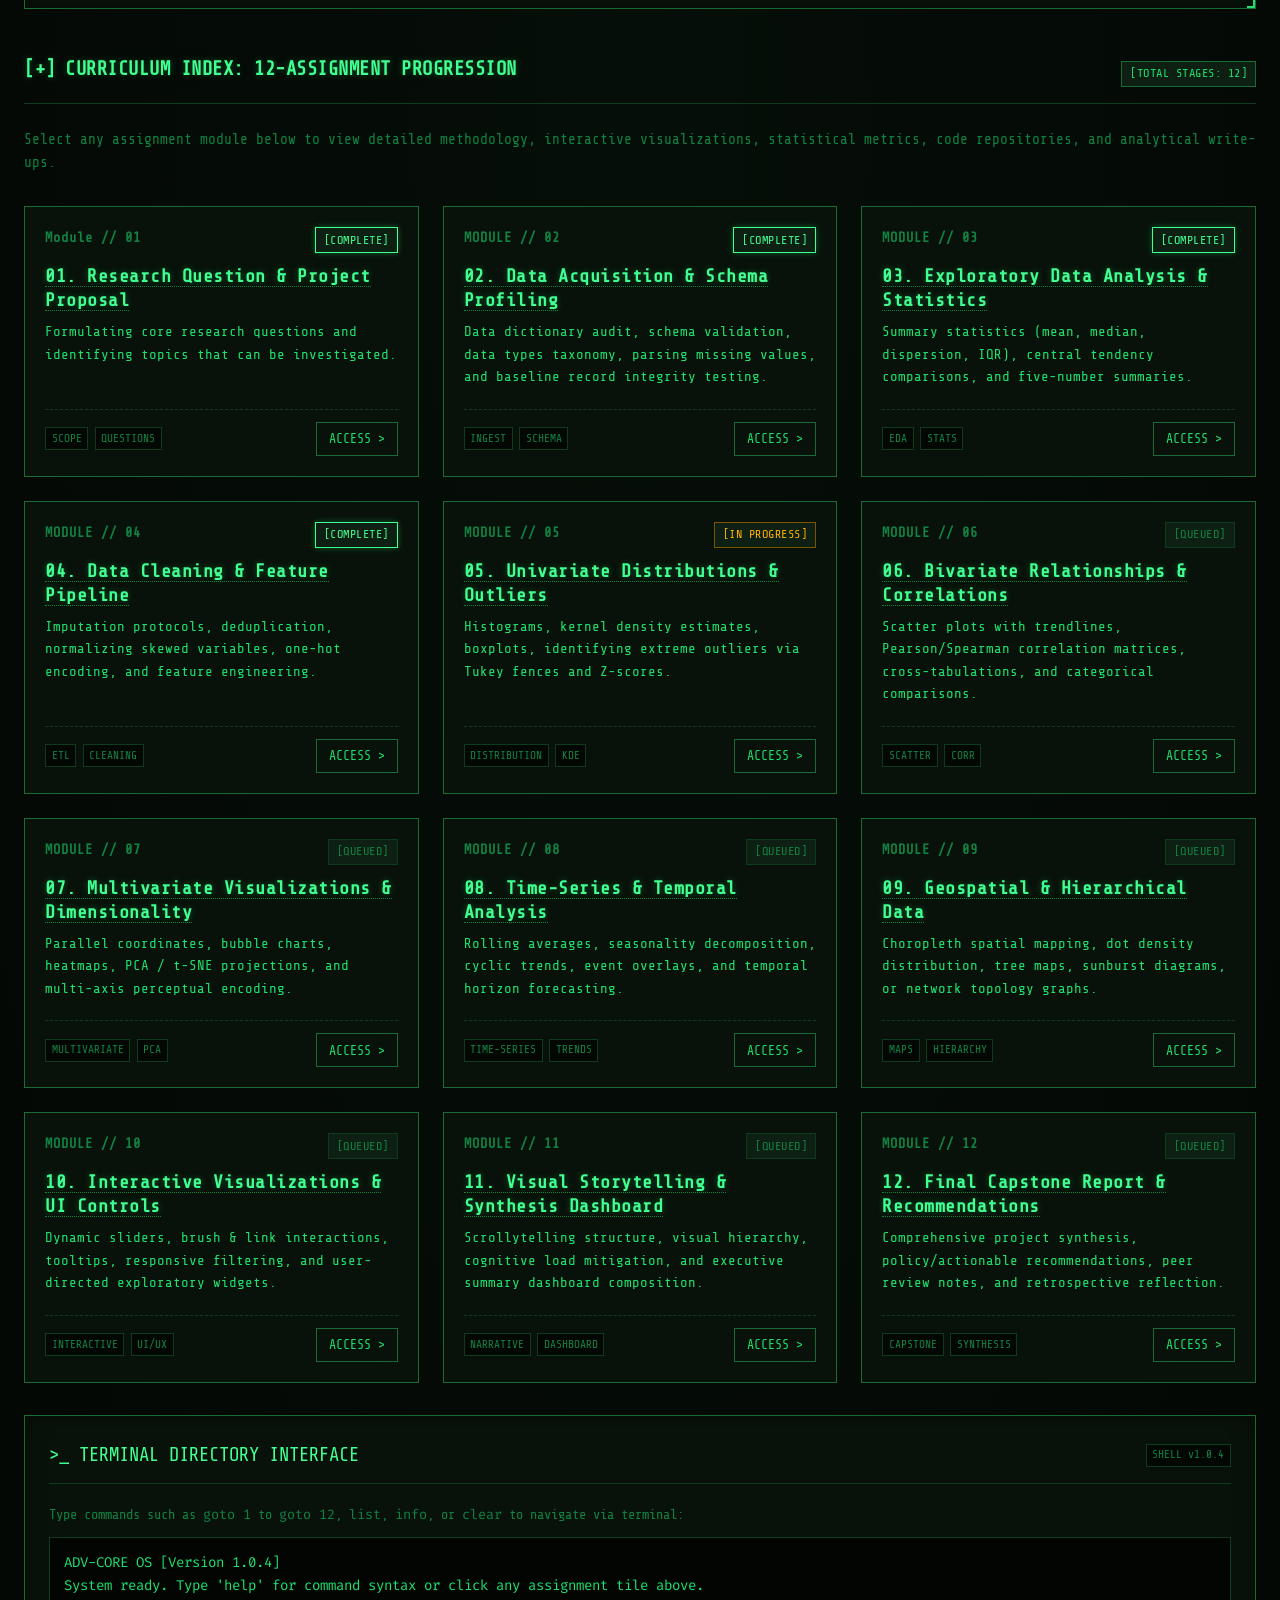
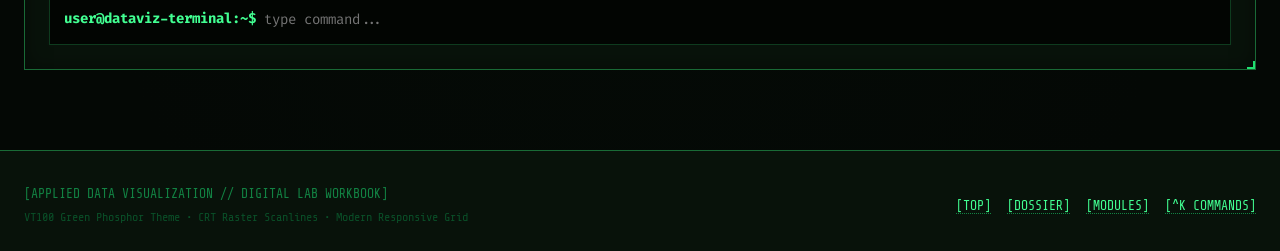
==== commit 1aa8c167: "index" ====
--- a/index.html
+++ b/index.html
@@ -103,7 +103,7 @@
           </a>
 
           <a
-            href="https://colab.research.google.com/drive/1s7r25cX8qA6RO9fRFLx69Ve7onZDtdD9"
+            href="https://colab.research.google.com/drive/1s7r25cX8qA6RO9fRFLx69Ve7onZDtdD9?usp=sharing"
             class="nav-link"
             target="_blank"
             rel="noopener noreferrer"
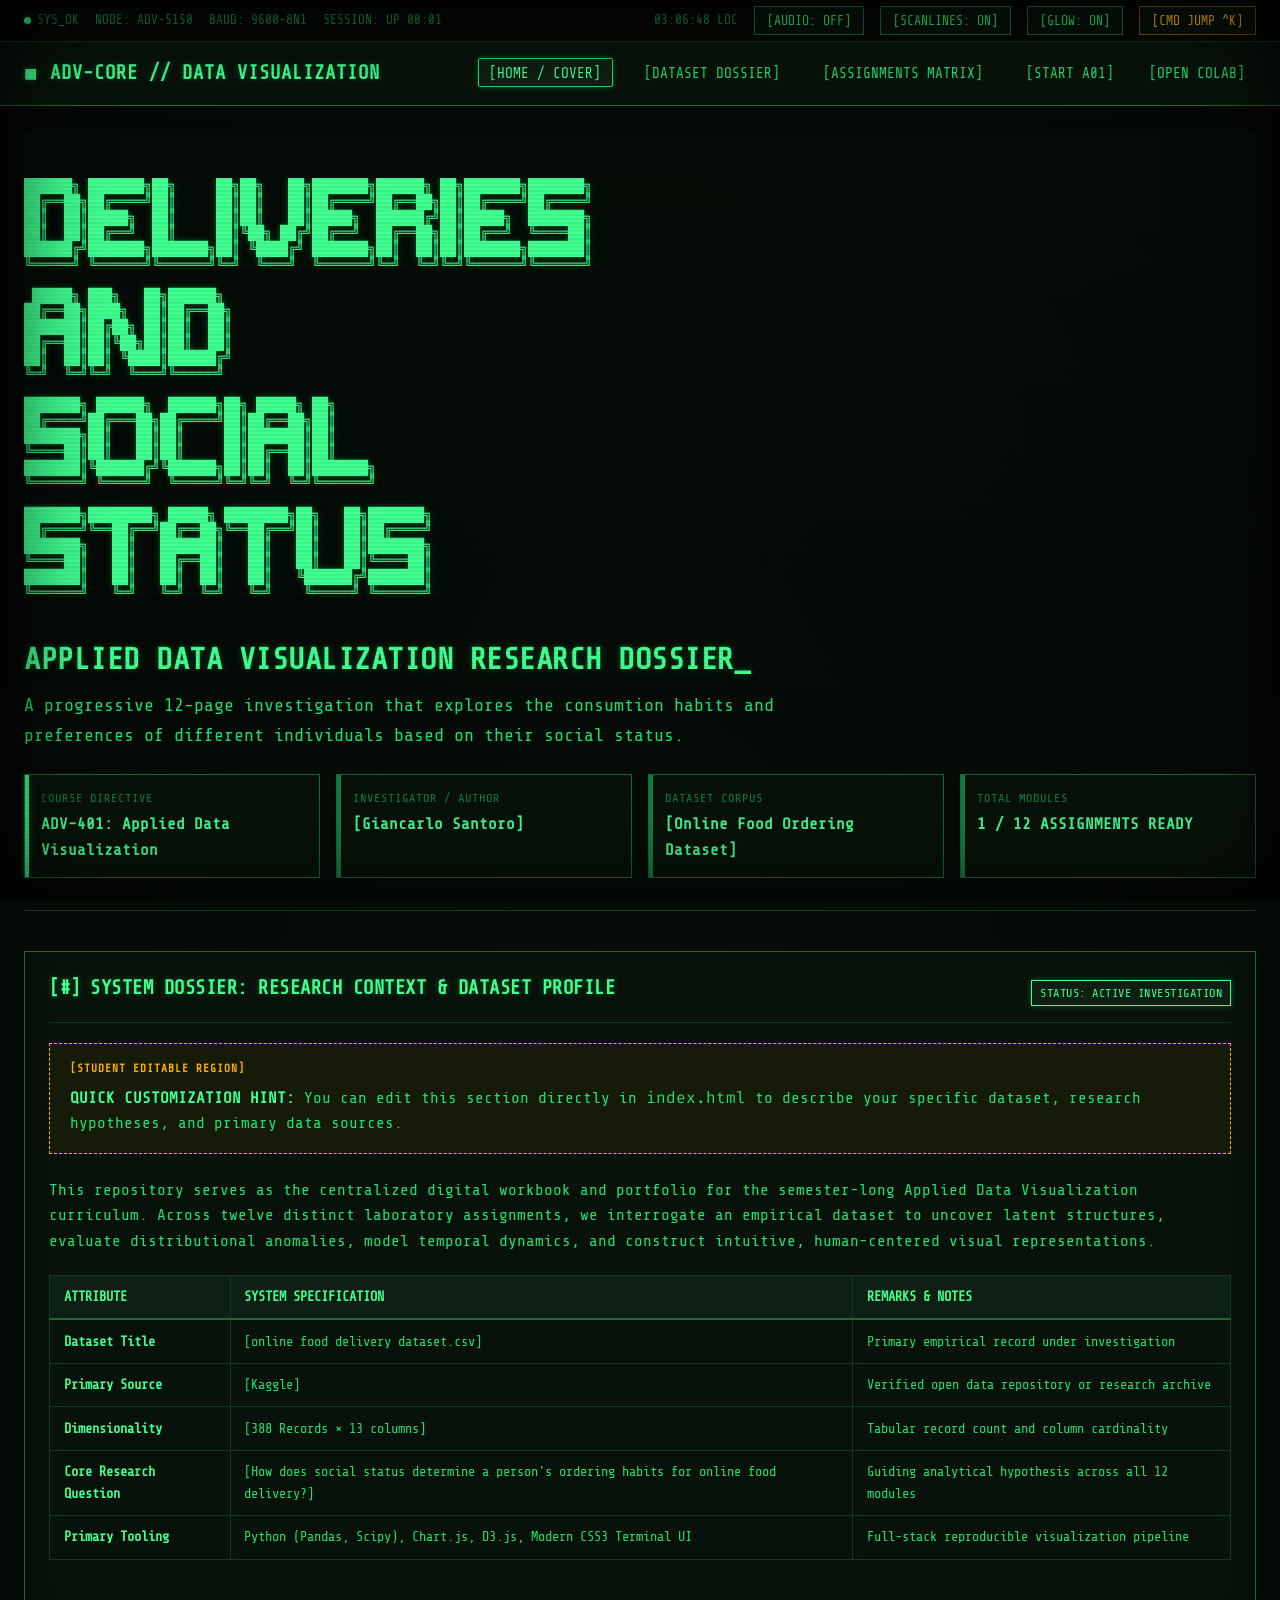
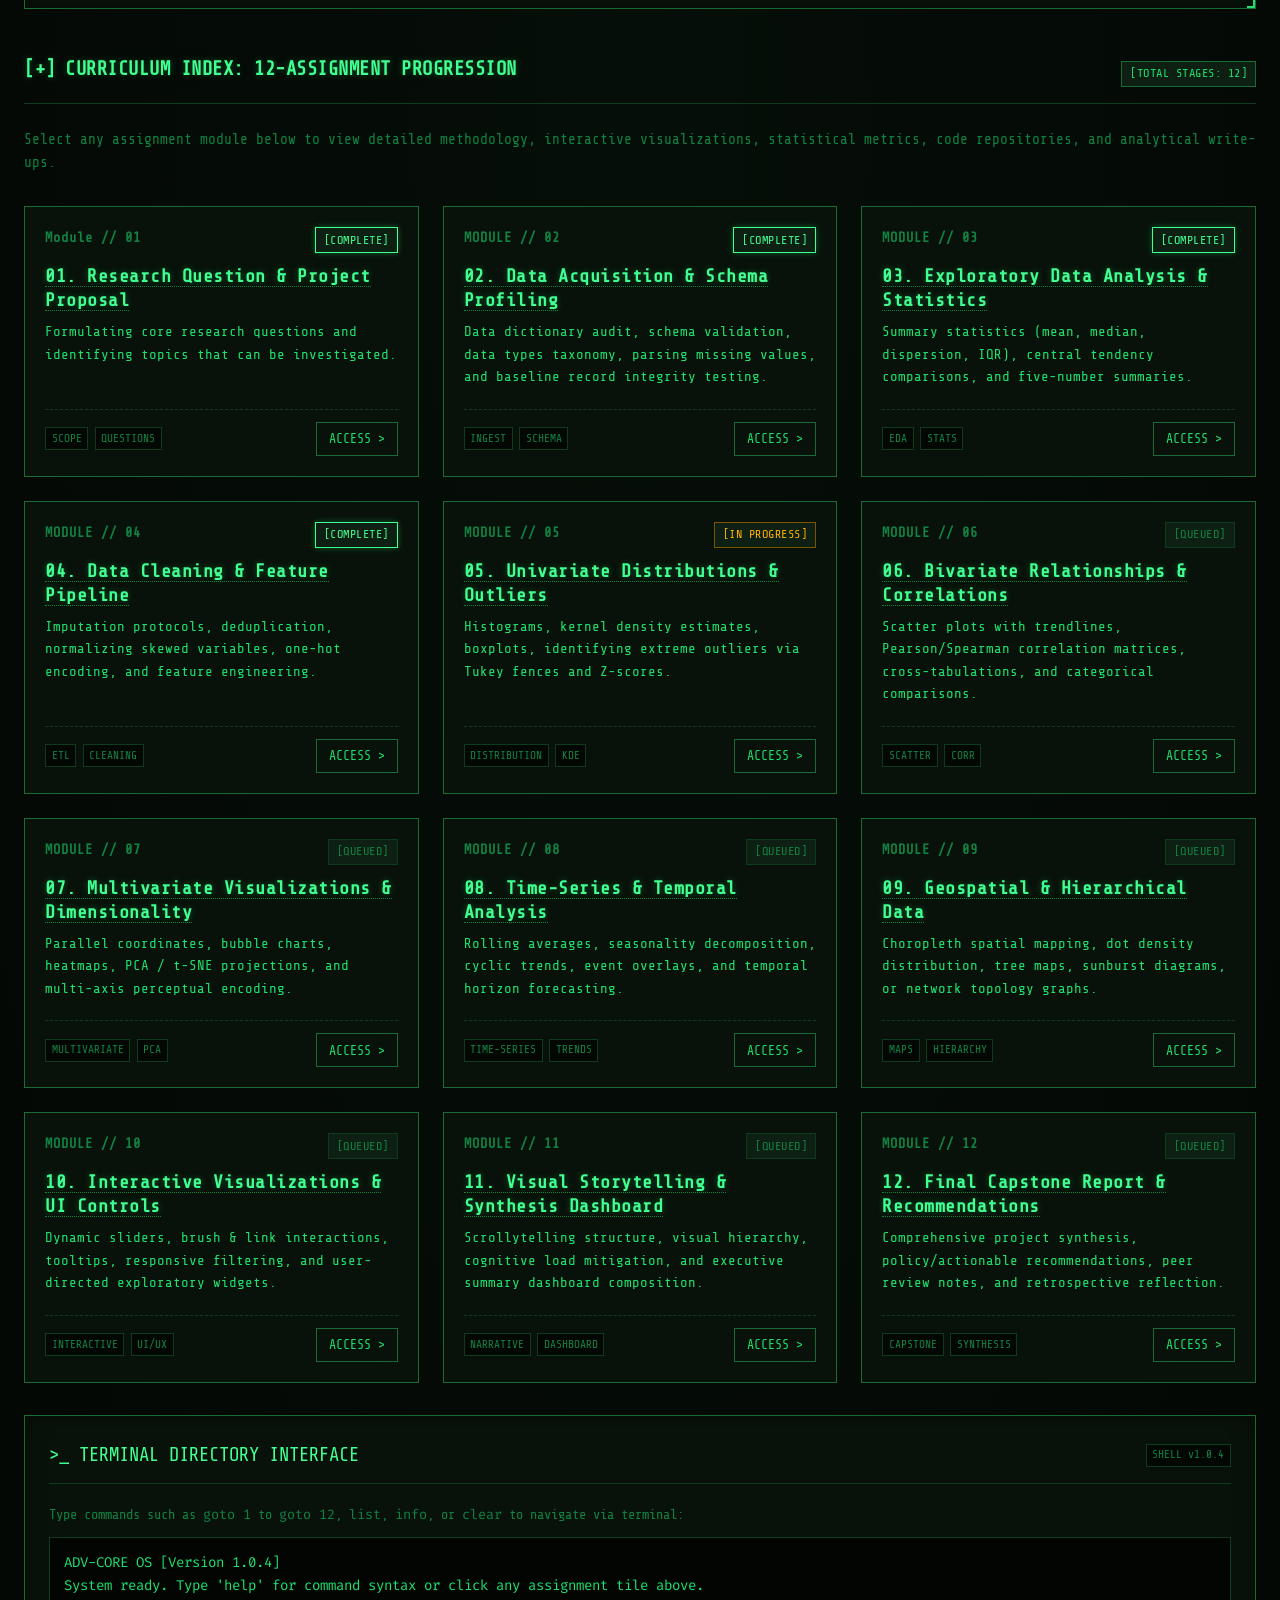
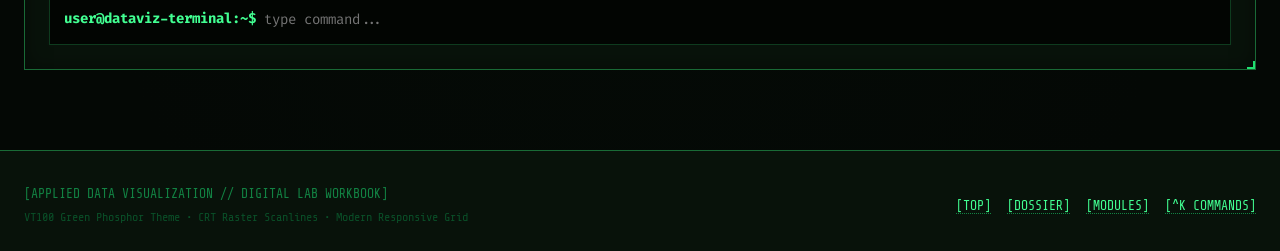
==== commit 4cbd8605: "index" ====
--- a/index.html
+++ b/index.html
@@ -103,7 +103,7 @@
           </a>
 
           <a
-            href="https://colab.research.google.com/drive/1s7r25cX8qA6RO9fRFLx69Ve7onZDtdD9?usp=sharing"
+            href="https://colab.research.google.com/drive/1OUE9hEtKH236xBkD8bYlPyzcfYiJ0mAI?usp=sharing"
             class="nav-link"
             target="_blank"
             rel="noopener noreferrer"
